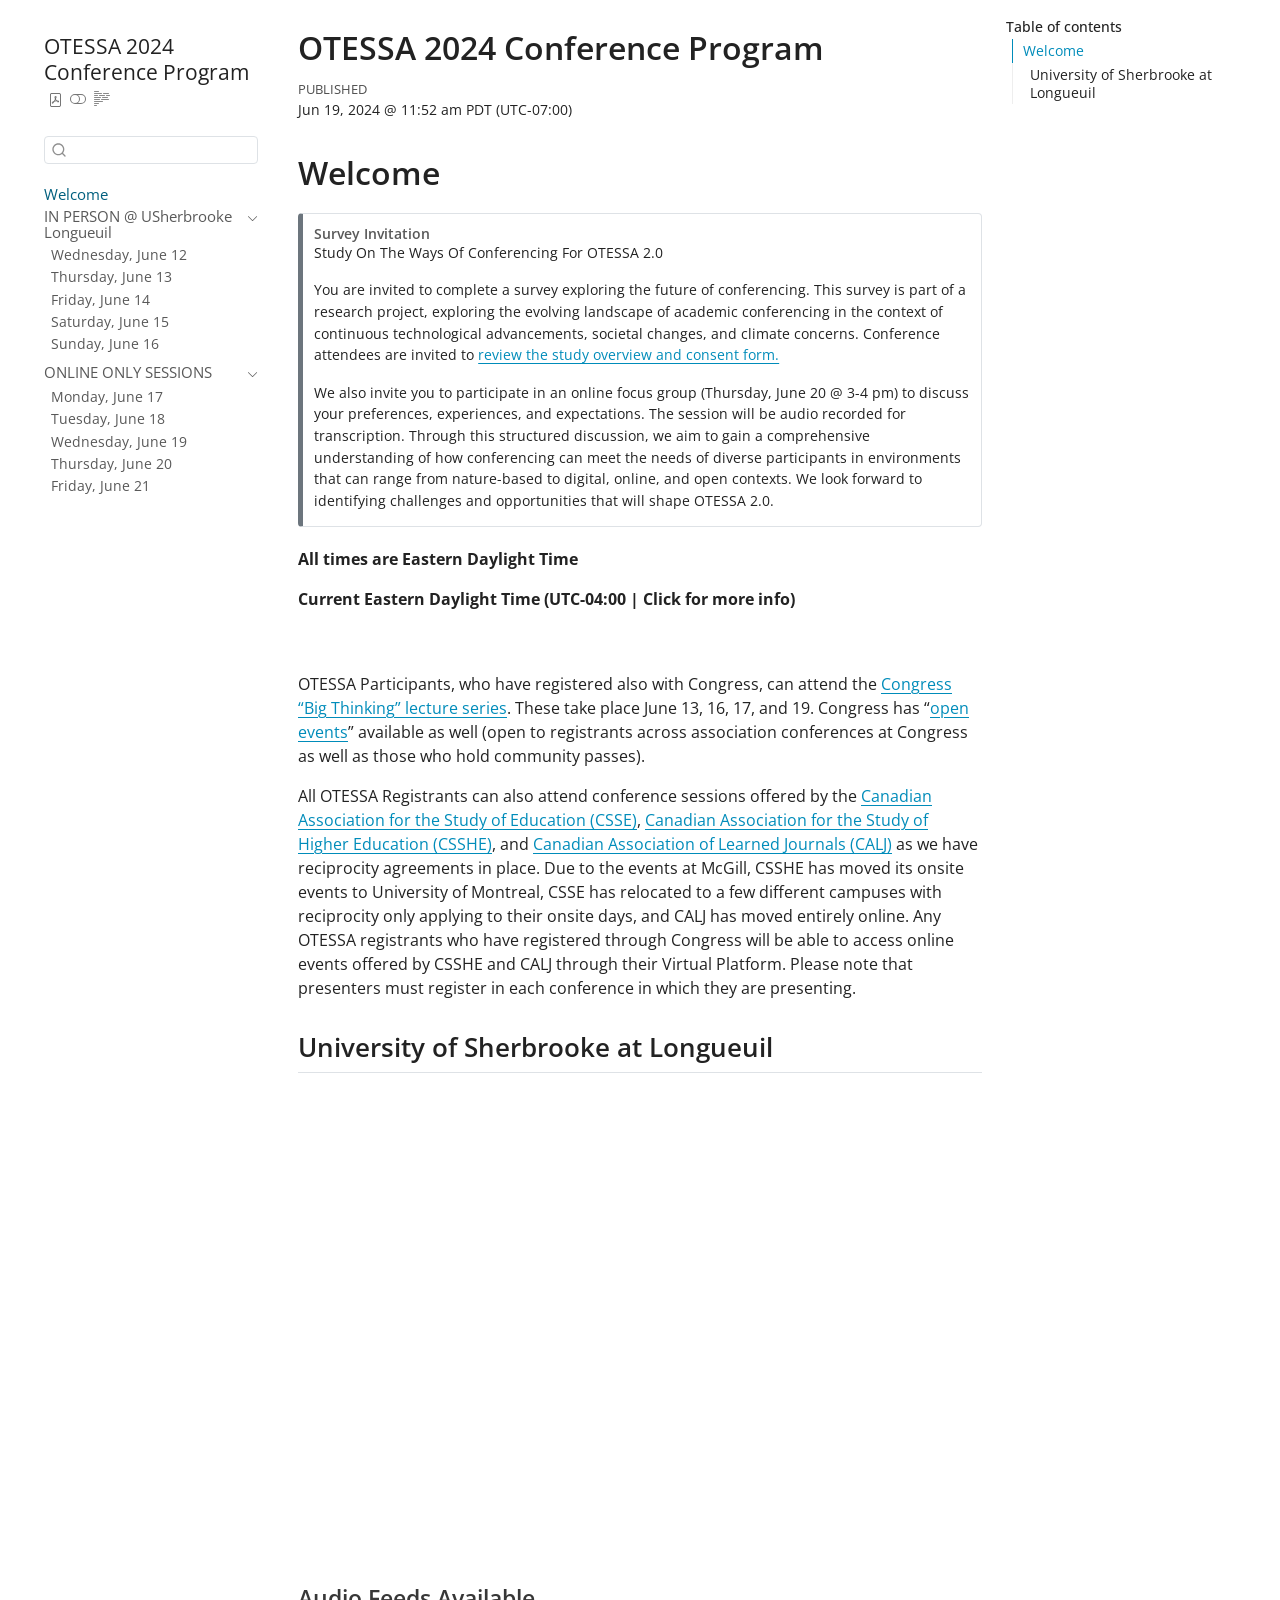
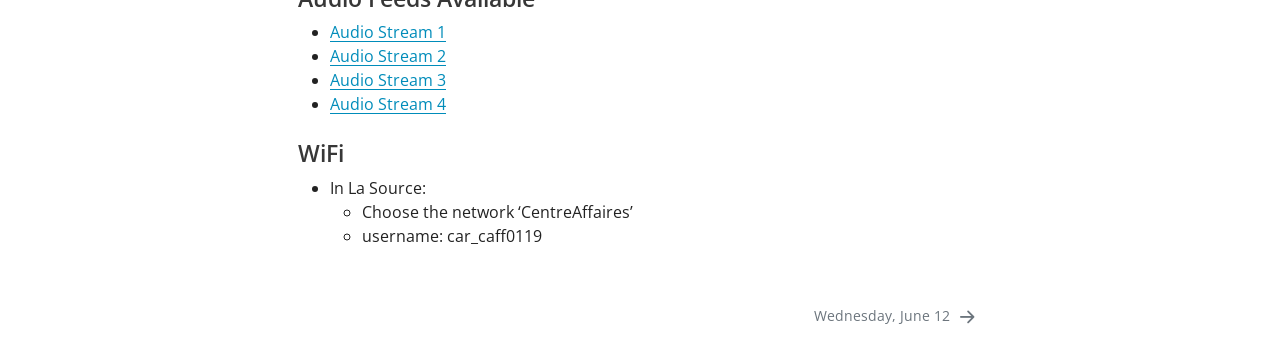
==== docs/index.html @ 060d6e99 "add miller and madland to 19.3" ====
<!DOCTYPE html>
<html xmlns="http://www.w3.org/1999/xhtml" lang="en" xml:lang="en"><head>

<meta charset="utf-8">
<meta name="generator" content="quarto-1.4.545">

<meta name="viewport" content="width=device-width, initial-scale=1.0, user-scalable=yes">


<title>OTESSA 2024 Conference Program</title>
<style>
code{white-space: pre-wrap;}
span.smallcaps{font-variant: small-caps;}
div.columns{display: flex; gap: min(4vw, 1.5em);}
div.column{flex: auto; overflow-x: auto;}
div.hanging-indent{margin-left: 1.5em; text-indent: -1.5em;}
ul.task-list{list-style: none;}
ul.task-list li input[type="checkbox"] {
  width: 0.8em;
  margin: 0 0.8em 0.2em -1em; /* quarto-specific, see https://github.com/quarto-dev/quarto-cli/issues/4556 */ 
  vertical-align: middle;
}
</style>


<script src="site_libs/quarto-nav/quarto-nav.js"></script>
<script src="site_libs/quarto-nav/headroom.min.js"></script>
<script src="site_libs/clipboard/clipboard.min.js"></script>
<script src="site_libs/quarto-search/autocomplete.umd.js"></script>
<script src="site_libs/quarto-search/fuse.min.js"></script>
<script src="site_libs/quarto-search/quarto-search.js"></script>
<meta name="quarto:offset" content="./">
<link href="./jun12.html" rel="next">
<script src="site_libs/quarto-html/quarto.js"></script>
<script src="site_libs/quarto-html/popper.min.js"></script>
<script src="site_libs/quarto-html/tippy.umd.min.js"></script>
<script src="site_libs/quarto-html/anchor.min.js"></script>
<link href="site_libs/quarto-html/tippy.css" rel="stylesheet">
<link href="site_libs/quarto-html/quarto-syntax-highlighting.css" rel="stylesheet" class="quarto-color-scheme" id="quarto-text-highlighting-styles">
<link href="site_libs/quarto-html/quarto-syntax-highlighting-dark.css" rel="prefetch" class="quarto-color-scheme quarto-color-alternate" id="quarto-text-highlighting-styles">
<script src="site_libs/bootstrap/bootstrap.min.js"></script>
<link href="site_libs/bootstrap/bootstrap-icons.css" rel="stylesheet">
<link href="site_libs/bootstrap/bootstrap.min.css" rel="stylesheet" class="quarto-color-scheme" id="quarto-bootstrap" data-mode="light">
<link href="site_libs/bootstrap/bootstrap-dark.min.css" rel="prefetch" class="quarto-color-scheme quarto-color-alternate" id="quarto-bootstrap" data-mode="dark">
<script id="quarto-search-options" type="application/json">{
  "location": "sidebar",
  "copy-button": false,
  "collapse-after": 3,
  "panel-placement": "start",
  "type": "textbox",
  "limit": 50,
  "keyboard-shortcut": [
    "f",
    "/",
    "s"
  ],
  "show-item-context": false,
  "language": {
    "search-no-results-text": "No results",
    "search-matching-documents-text": "matching documents",
    "search-copy-link-title": "Copy link to search",
    "search-hide-matches-text": "Hide additional matches",
    "search-more-match-text": "more match in this document",
    "search-more-matches-text": "more matches in this document",
    "search-clear-button-title": "Clear",
    "search-text-placeholder": "",
    "search-detached-cancel-button-title": "Cancel",
    "search-submit-button-title": "Submit",
    "search-label": "Search"
  }
}</script>


</head>

<body class="nav-sidebar floating">

<div id="quarto-search-results"></div>
  <header id="quarto-header" class="headroom fixed-top">
  <nav class="quarto-secondary-nav">
    <div class="container-fluid d-flex">
      <button type="button" class="quarto-btn-toggle btn" data-bs-toggle="collapse" data-bs-target=".quarto-sidebar-collapse-item" aria-controls="quarto-sidebar" aria-expanded="false" aria-label="Toggle sidebar navigation" onclick="if (window.quartoToggleHeadroom) { window.quartoToggleHeadroom(); }">
        <i class="bi bi-layout-text-sidebar-reverse"></i>
      </button>
        <nav class="quarto-page-breadcrumbs" aria-label="breadcrumb"><ol class="breadcrumb"><li class="breadcrumb-item"><a href="./index.html">Welcome</a></li></ol></nav>
        <a class="flex-grow-1" role="button" data-bs-toggle="collapse" data-bs-target=".quarto-sidebar-collapse-item" aria-controls="quarto-sidebar" aria-expanded="false" aria-label="Toggle sidebar navigation" onclick="if (window.quartoToggleHeadroom) { window.quartoToggleHeadroom(); }">      
        </a>
      <button type="button" class="btn quarto-search-button" aria-label="" onclick="window.quartoOpenSearch();">
        <i class="bi bi-search"></i>
      </button>
    </div>
  </nav>
</header>
<!-- content -->
<div id="quarto-content" class="quarto-container page-columns page-rows-contents page-layout-article">
<!-- sidebar -->
  <nav id="quarto-sidebar" class="sidebar collapse collapse-horizontal quarto-sidebar-collapse-item sidebar-navigation floating overflow-auto">
    <div class="pt-lg-2 mt-2 text-left sidebar-header">
    <div class="sidebar-title mb-0 py-0">
      <a href="./">OTESSA 2024 Conference Program</a> 
        <div class="sidebar-tools-main tools-wide">
    <a href="./OTESSA-2024-Conference-Program.pdf" title="Download PDF" class="quarto-navigation-tool px-1" aria-label="Download PDF"><i class="bi bi-file-pdf"></i></a>
  <a href="" class="quarto-color-scheme-toggle quarto-navigation-tool  px-1" onclick="window.quartoToggleColorScheme(); return false;" title="Toggle dark mode"><i class="bi"></i></a>
  <a href="" class="quarto-reader-toggle quarto-navigation-tool px-1" onclick="window.quartoToggleReader(); return false;" title="Toggle reader mode">
  <div class="quarto-reader-toggle-btn">
  <i class="bi"></i>
  </div>
</a>
</div>
    </div>
      </div>
        <div class="mt-2 flex-shrink-0 align-items-center">
        <div class="sidebar-search">
        <div id="quarto-search" class="" title="Search"></div>
        </div>
        </div>
    <div class="sidebar-menu-container"> 
    <ul class="list-unstyled mt-1">
        <li class="sidebar-item">
  <div class="sidebar-item-container"> 
  <a href="./index.html" class="sidebar-item-text sidebar-link active">
 <span class="menu-text">Welcome</span></a>
  </div>
</li>
        <li class="sidebar-item sidebar-item-section">
      <div class="sidebar-item-container"> 
            <a class="sidebar-item-text sidebar-link text-start" data-bs-toggle="collapse" data-bs-target="#quarto-sidebar-section-1" aria-expanded="true">
 <span class="menu-text">IN PERSON @ USherbrooke Longueuil</span></a>
          <a class="sidebar-item-toggle text-start" data-bs-toggle="collapse" data-bs-target="#quarto-sidebar-section-1" aria-expanded="true" aria-label="Toggle section">
            <i class="bi bi-chevron-right ms-2"></i>
          </a> 
      </div>
      <ul id="quarto-sidebar-section-1" class="collapse list-unstyled sidebar-section depth1 show">  
          <li class="sidebar-item">
  <div class="sidebar-item-container"> 
  <a href="./jun12.html" class="sidebar-item-text sidebar-link">
 <span class="menu-text">Wednesday, June 12</span></a>
  </div>
</li>
          <li class="sidebar-item">
  <div class="sidebar-item-container"> 
  <a href="./jun13.html" class="sidebar-item-text sidebar-link">
 <span class="menu-text">Thursday, June 13</span></a>
  </div>
</li>
          <li class="sidebar-item">
  <div class="sidebar-item-container"> 
  <a href="./jun14.html" class="sidebar-item-text sidebar-link">
 <span class="menu-text">Friday, June 14</span></a>
  </div>
</li>
          <li class="sidebar-item">
  <div class="sidebar-item-container"> 
  <a href="./jun15.html" class="sidebar-item-text sidebar-link">
 <span class="menu-text">Saturday, June 15</span></a>
  </div>
</li>
          <li class="sidebar-item">
  <div class="sidebar-item-container"> 
  <a href="./jun16.html" class="sidebar-item-text sidebar-link">
 <span class="menu-text">Sunday, June 16</span></a>
  </div>
</li>
      </ul>
  </li>
        <li class="sidebar-item sidebar-item-section">
      <div class="sidebar-item-container"> 
            <a class="sidebar-item-text sidebar-link text-start" data-bs-toggle="collapse" data-bs-target="#quarto-sidebar-section-2" aria-expanded="true">
 <span class="menu-text">ONLINE ONLY SESSIONS</span></a>
          <a class="sidebar-item-toggle text-start" data-bs-toggle="collapse" data-bs-target="#quarto-sidebar-section-2" aria-expanded="true" aria-label="Toggle section">
            <i class="bi bi-chevron-right ms-2"></i>
          </a> 
      </div>
      <ul id="quarto-sidebar-section-2" class="collapse list-unstyled sidebar-section depth1 show">  
          <li class="sidebar-item">
  <div class="sidebar-item-container"> 
  <a href="./jun17.html" class="sidebar-item-text sidebar-link">
 <span class="menu-text">Monday, June 17</span></a>
  </div>
</li>
          <li class="sidebar-item">
  <div class="sidebar-item-container"> 
  <a href="./jun18.html" class="sidebar-item-text sidebar-link">
 <span class="menu-text">Tuesday, June 18</span></a>
  </div>
</li>
          <li class="sidebar-item">
  <div class="sidebar-item-container"> 
  <a href="./jun19.html" class="sidebar-item-text sidebar-link">
 <span class="menu-text">Wednesday, June 19</span></a>
  </div>
</li>
          <li class="sidebar-item">
  <div class="sidebar-item-container"> 
  <a href="./jun20.html" class="sidebar-item-text sidebar-link">
 <span class="menu-text">Thursday, June 20</span></a>
  </div>
</li>
          <li class="sidebar-item">
  <div class="sidebar-item-container"> 
  <a href="./jun21.html" class="sidebar-item-text sidebar-link">
 <span class="menu-text">Friday, June 21</span></a>
  </div>
</li>
      </ul>
  </li>
    </ul>
    </div>
</nav>
<div id="quarto-sidebar-glass" class="quarto-sidebar-collapse-item" data-bs-toggle="collapse" data-bs-target=".quarto-sidebar-collapse-item"></div>
<!-- margin-sidebar -->
    <div id="quarto-margin-sidebar" class="sidebar margin-sidebar">
        <nav id="TOC" role="doc-toc" class="toc-active">
    <h2 id="toc-title">Table of contents</h2>
   
  <ul>
  <li><a href="#welcome" id="toc-welcome" class="nav-link active" data-scroll-target="#welcome">Welcome</a>
  <ul>
  <li><a href="#university-of-sherbrooke-at-longueuil" id="toc-university-of-sherbrooke-at-longueuil" class="nav-link" data-scroll-target="#university-of-sherbrooke-at-longueuil">University of Sherbrooke at Longueuil</a>
  <ul class="collapse">
  <li><a href="#audio-feeds-available" id="toc-audio-feeds-available" class="nav-link" data-scroll-target="#audio-feeds-available">Audio Feeds Available</a></li>
  <li><a href="#wifi" id="toc-wifi" class="nav-link" data-scroll-target="#wifi">WiFi</a></li>
  </ul></li>
  </ul></li>
  </ul>
</nav>
    </div>
<!-- main -->
<main class="content" id="quarto-document-content">

<header id="title-block-header" class="quarto-title-block default">
<div class="quarto-title">
<h1 class="title">OTESSA 2024 Conference Program</h1>
</div>



<div class="quarto-title-meta">

    
    <div>
    <div class="quarto-title-meta-heading">Published</div>
    <div class="quarto-title-meta-contents">
      <p class="date">Jun 19, 2024 @ 11:52 am PDT (UTC-07:00)</p>
    </div>
  </div>
  
    
  </div>
  


</header>


<section id="welcome" class="level1 unnumbered">
<h1 class="unnumbered">Welcome</h1>
<!--
![OTESSA Logo](OTESSA-conf.png)
-->
<div class="callout callout-style-simple callout-none no-icon callout-titled">
<div class="callout-header d-flex align-content-center">
<div class="callout-icon-container">
<i class="callout-icon no-icon"></i>
</div>
<div class="callout-title-container flex-fill">
Survey Invitation
</div>
</div>
<div class="callout-body-container callout-body">
<p>Study On The Ways Of Conferencing For OTESSA 2.0</p>
<p>You are invited to complete a survey exploring the future of conferencing. This survey is part of a research project, exploring the evolving landscape of academic conferencing in the context of continuous technological advancements, societal changes, and climate concerns. Conference attendees are invited to <a href="https://ca.research.net/r/OTESSAsurvey">review the study overview and consent form.</a></p>
<p>We also invite you to participate in an online focus group (Thursday, June 20 @ 3-4 pm) to discuss your preferences, experiences, and expectations. The session will be audio recorded for transcription. Through this structured discussion, we aim to gain a comprehensive understanding of how conferencing can meet the needs of diverse participants in environments that can range from nature-based to digital, online, and open contexts. We look forward to identifying challenges and opportunities that will shape OTESSA 2.0.</p>
</div>
</div>
<p><strong>All times are Eastern Daylight Time</strong></p>
<p><strong>Current Eastern Daylight Time (UTC-04:00 | Click for more info)</strong></p>
<iframe src="https://free.timeanddate.com/clock/i98z8zgl/n165/fs18/tcccc/ftbi/tt0/tw1/tm1/ta1" frameborder="0" width="347" height="23">
</iframe>
<!--
::: {.callout-important}
[Check the OTESSA conference website for abstracts](https://otessa.org/2024) and any changes to this program. 

Information about any changes to the program will also be available via the OTESSA Welcome Desk on the conference platform once the conference opens.

:::
-->
<p>OTESSA Participants, who have registered also with Congress, can attend the <a href="https://www.federationhss.ca/en/congress/programming" target="_blank">Congress “Big Thinking” lecture series</a>. These take place June 13, 16, 17, and 19. Congress has “<a href="https://www.federationhss.ca/en/congress/events-calendar" target="_blank">open events</a>” available as well (open to registrants across association conferences at Congress as well as those who hold community passes).</p>
<p>All OTESSA Registrants can also attend conference sessions offered by the <a href="https://csse-scee.ca/" target="_blank">Canadian Association for the Study of Education (CSSE)</a>, <a href="https://csshe-scees.ca/" target="_blank">Canadian Association for the Study of Higher Education (CSSHE)</a>, and <a href="https://www.calj-acrs.ca/" target="_blank">Canadian Association of Learned Journals (CALJ)</a> as we have reciprocity agreements in place. Due to the events at McGill, CSSHE has moved its onsite events to University of Montreal, CSSE has relocated to a few different campuses with reciprocity only applying to their onsite days, and CALJ has moved entirely online. Any OTESSA registrants who have registered through Congress will be able to access online events offered by CSSHE and CALJ through their Virtual Platform. Please note that presenters must register in each conference in which they are presenting.</p>
<section id="university-of-sherbrooke-at-longueuil" class="level2">
<h2 class="anchored" data-anchor-id="university-of-sherbrooke-at-longueuil">University of Sherbrooke at Longueuil</h2>
<iframe src="https://www.google.com/maps/embed?pb=!1m18!1m12!1m3!1d89464.62417155906!2d-73.6583459790891!3d45.51471838874047!2m3!1f0!2f0!3f0!3m2!1i1024!2i768!4f13.1!3m3!1m2!1s0x4cc91b136c172609%3A0xc576f9c61ec8d407!2sUniversit%C3%A9%20de%20Sherbrooke%20%E2%80%93%20Campus%20de%20Longueuil!5e0!3m2!1sen!2sca!4v1717734535598!5m2!1sen!2sca" width="600" height="450" style="border:0;" allowfullscreen="" loading="lazy" referrerpolicy="no-referrer-when-downgrade">
</iframe>
<section id="audio-feeds-available" class="level3">
<h3 class="anchored" data-anchor-id="audio-feeds-available">Audio Feeds Available</h3>
<ul>
<li><a href="https://radio.uvic.ca/public/otessa">Audio Stream 1</a></li>
<li><a href="https://radio.uvic.ca/public/otessa_2">Audio Stream 2</a></li>
<li><a href="https://radio.uvic.ca/public/otessa_3">Audio Stream 3</a></li>
<li><a href="https://radio.uvic.ca/public/otessa_4">Audio Stream 4</a></li>
</ul>
</section>
<section id="wifi" class="level3">
<h3 class="anchored" data-anchor-id="wifi">WiFi</h3>
<ul>
<li>In La Source:
<ul>
<li>Choose the network ‘CentreAffaires’</li>
<li>username: car_caff0119</li>
</ul></li>
</ul>


</section>
</section>
</section>

</main> <!-- /main -->
<script id="quarto-html-after-body" type="application/javascript">
window.document.addEventListener("DOMContentLoaded", function (event) {
  const toggleBodyColorMode = (bsSheetEl) => {
    const mode = bsSheetEl.getAttribute("data-mode");
    const bodyEl = window.document.querySelector("body");
    if (mode === "dark") {
      bodyEl.classList.add("quarto-dark");
      bodyEl.classList.remove("quarto-light");
    } else {
      bodyEl.classList.add("quarto-light");
      bodyEl.classList.remove("quarto-dark");
    }
  }
  const toggleBodyColorPrimary = () => {
    const bsSheetEl = window.document.querySelector("link#quarto-bootstrap");
    if (bsSheetEl) {
      toggleBodyColorMode(bsSheetEl);
    }
  }
  toggleBodyColorPrimary();  
  const disableStylesheet = (stylesheets) => {
    for (let i=0; i < stylesheets.length; i++) {
      const stylesheet = stylesheets[i];
      stylesheet.rel = 'prefetch';
    }
  }
  const enableStylesheet = (stylesheets) => {
    for (let i=0; i < stylesheets.length; i++) {
      const stylesheet = stylesheets[i];
      stylesheet.rel = 'stylesheet';
    }
  }
  const manageTransitions = (selector, allowTransitions) => {
    const els = window.document.querySelectorAll(selector);
    for (let i=0; i < els.length; i++) {
      const el = els[i];
      if (allowTransitions) {
        el.classList.remove('notransition');
      } else {
        el.classList.add('notransition');
      }
    }
  }
  const toggleGiscusIfUsed = (isAlternate, darkModeDefault) => {
    const baseTheme = document.querySelector('#giscus-base-theme')?.value ?? 'light';
    const alternateTheme = document.querySelector('#giscus-alt-theme')?.value ?? 'dark';
    let newTheme = '';
    if(darkModeDefault) {
      newTheme = isAlternate ? baseTheme : alternateTheme;
    } else {
      newTheme = isAlternate ? alternateTheme : baseTheme;
    }
    const changeGiscusTheme = () => {
      // From: https://github.com/giscus/giscus/issues/336
      const sendMessage = (message) => {
        const iframe = document.querySelector('iframe.giscus-frame');
        if (!iframe) return;
        iframe.contentWindow.postMessage({ giscus: message }, 'https://giscus.app');
      }
      sendMessage({
        setConfig: {
          theme: newTheme
        }
      });
    }
    const isGiscussLoaded = window.document.querySelector('iframe.giscus-frame') !== null;
    if (isGiscussLoaded) {
      changeGiscusTheme();
    }
  }
  const toggleColorMode = (alternate) => {
    // Switch the stylesheets
    const alternateStylesheets = window.document.querySelectorAll('link.quarto-color-scheme.quarto-color-alternate');
    manageTransitions('#quarto-margin-sidebar .nav-link', false);
    if (alternate) {
      enableStylesheet(alternateStylesheets);
      for (const sheetNode of alternateStylesheets) {
        if (sheetNode.id === "quarto-bootstrap") {
          toggleBodyColorMode(sheetNode);
        }
      }
    } else {
      disableStylesheet(alternateStylesheets);
      toggleBodyColorPrimary();
    }
    manageTransitions('#quarto-margin-sidebar .nav-link', true);
    // Switch the toggles
    const toggles = window.document.querySelectorAll('.quarto-color-scheme-toggle');
    for (let i=0; i < toggles.length; i++) {
      const toggle = toggles[i];
      if (toggle) {
        if (alternate) {
          toggle.classList.add("alternate");     
        } else {
          toggle.classList.remove("alternate");
        }
      }
    }
    // Hack to workaround the fact that safari doesn't
    // properly recolor the scrollbar when toggling (#1455)
    if (navigator.userAgent.indexOf('Safari') > 0 && navigator.userAgent.indexOf('Chrome') == -1) {
      manageTransitions("body", false);
      window.scrollTo(0, 1);
      setTimeout(() => {
        window.scrollTo(0, 0);
        manageTransitions("body", true);
      }, 40);  
    }
  }
  const isFileUrl = () => { 
    return window.location.protocol === 'file:';
  }
  const hasAlternateSentinel = () => {  
    let styleSentinel = getColorSchemeSentinel();
    if (styleSentinel !== null) {
      return styleSentinel === "alternate";
    } else {
      return false;
    }
  }
  const setStyleSentinel = (alternate) => {
    const value = alternate ? "alternate" : "default";
    if (!isFileUrl()) {
      window.localStorage.setItem("quarto-color-scheme", value);
    } else {
      localAlternateSentinel = value;
    }
  }
  const getColorSchemeSentinel = () => {
    if (!isFileUrl()) {
      const storageValue = window.localStorage.getItem("quarto-color-scheme");
      return storageValue != null ? storageValue : localAlternateSentinel;
    } else {
      return localAlternateSentinel;
    }
  }
  const darkModeDefault = false;
  let localAlternateSentinel = darkModeDefault ? 'alternate' : 'default';
  // Dark / light mode switch
  window.quartoToggleColorScheme = () => {
    // Read the current dark / light value 
    let toAlternate = !hasAlternateSentinel();
    toggleColorMode(toAlternate);
    setStyleSentinel(toAlternate);
    toggleGiscusIfUsed(toAlternate, darkModeDefault);
  };
  // Ensure there is a toggle, if there isn't float one in the top right
  if (window.document.querySelector('.quarto-color-scheme-toggle') === null) {
    const a = window.document.createElement('a');
    a.classList.add('top-right');
    a.classList.add('quarto-color-scheme-toggle');
    a.href = "";
    a.onclick = function() { try { window.quartoToggleColorScheme(); } catch {} return false; };
    const i = window.document.createElement("i");
    i.classList.add('bi');
    a.appendChild(i);
    window.document.body.appendChild(a);
  }
  // Switch to dark mode if need be
  if (hasAlternateSentinel()) {
    toggleColorMode(true);
  } else {
    toggleColorMode(false);
  }
  const icon = "";
  const anchorJS = new window.AnchorJS();
  anchorJS.options = {
    placement: 'right',
    icon: icon
  };
  anchorJS.add('.anchored');
  const isCodeAnnotation = (el) => {
    for (const clz of el.classList) {
      if (clz.startsWith('code-annotation-')) {                     
        return true;
      }
    }
    return false;
  }
  const clipboard = new window.ClipboardJS('.code-copy-button', {
    text: function(trigger) {
      const codeEl = trigger.previousElementSibling.cloneNode(true);
      for (const childEl of codeEl.children) {
        if (isCodeAnnotation(childEl)) {
          childEl.remove();
        }
      }
      return codeEl.innerText;
    }
  });
  clipboard.on('success', function(e) {
    // button target
    const button = e.trigger;
    // don't keep focus
    button.blur();
    // flash "checked"
    button.classList.add('code-copy-button-checked');
    var currentTitle = button.getAttribute("title");
    button.setAttribute("title", "Copied!");
    let tooltip;
    if (window.bootstrap) {
      button.setAttribute("data-bs-toggle", "tooltip");
      button.setAttribute("data-bs-placement", "left");
      button.setAttribute("data-bs-title", "Copied!");
      tooltip = new bootstrap.Tooltip(button, 
        { trigger: "manual", 
          customClass: "code-copy-button-tooltip",
          offset: [0, -8]});
      tooltip.show();    
    }
    setTimeout(function() {
      if (tooltip) {
        tooltip.hide();
        button.removeAttribute("data-bs-title");
        button.removeAttribute("data-bs-toggle");
        button.removeAttribute("data-bs-placement");
      }
      button.setAttribute("title", currentTitle);
      button.classList.remove('code-copy-button-checked');
    }, 1000);
    // clear code selection
    e.clearSelection();
  });
  function tippyHover(el, contentFn, onTriggerFn, onUntriggerFn) {
    const config = {
      allowHTML: true,
      maxWidth: 500,
      delay: 100,
      arrow: false,
      appendTo: function(el) {
          return el.parentElement;
      },
      interactive: true,
      interactiveBorder: 10,
      theme: 'quarto',
      placement: 'bottom-start',
    };
    if (contentFn) {
      config.content = contentFn;
    }
    if (onTriggerFn) {
      config.onTrigger = onTriggerFn;
    }
    if (onUntriggerFn) {
      config.onUntrigger = onUntriggerFn;
    }
    window.tippy(el, config); 
  }
  const noterefs = window.document.querySelectorAll('a[role="doc-noteref"]');
  for (var i=0; i<noterefs.length; i++) {
    const ref = noterefs[i];
    tippyHover(ref, function() {
      // use id or data attribute instead here
      let href = ref.getAttribute('data-footnote-href') || ref.getAttribute('href');
      try { href = new URL(href).hash; } catch {}
      const id = href.replace(/^#\/?/, "");
      const note = window.document.getElementById(id);
      return note.innerHTML;
    });
  }
  const xrefs = window.document.querySelectorAll('a.quarto-xref');
  const processXRef = (id, note) => {
    // Strip column container classes
    const stripColumnClz = (el) => {
      el.classList.remove("page-full", "page-columns");
      if (el.children) {
        for (const child of el.children) {
          stripColumnClz(child);
        }
      }
    }
    stripColumnClz(note)
    if (id === null || id.startsWith('sec-')) {
      // Special case sections, only their first couple elements
      const container = document.createElement("div");
      if (note.children && note.children.length > 2) {
        container.appendChild(note.children[0].cloneNode(true));
        for (let i = 1; i < note.children.length; i++) {
          const child = note.children[i];
          if (child.tagName === "P" && child.innerText === "") {
            continue;
          } else {
            container.appendChild(child.cloneNode(true));
            break;
          }
        }
        if (window.Quarto?.typesetMath) {
          window.Quarto.typesetMath(container);
        }
        return container.innerHTML
      } else {
        if (window.Quarto?.typesetMath) {
          window.Quarto.typesetMath(note);
        }
        return note.innerHTML;
      }
    } else {
      // Remove any anchor links if they are present
      const anchorLink = note.querySelector('a.anchorjs-link');
      if (anchorLink) {
        anchorLink.remove();
      }
      if (window.Quarto?.typesetMath) {
        window.Quarto.typesetMath(note);
      }
      // TODO in 1.5, we should make sure this works without a callout special case
      if (note.classList.contains("callout")) {
        return note.outerHTML;
      } else {
        return note.innerHTML;
      }
    }
  }
  for (var i=0; i<xrefs.length; i++) {
    const xref = xrefs[i];
    tippyHover(xref, undefined, function(instance) {
      instance.disable();
      let url = xref.getAttribute('href');
      let hash = undefined; 
      if (url.startsWith('#')) {
        hash = url;
      } else {
        try { hash = new URL(url).hash; } catch {}
      }
      if (hash) {
        const id = hash.replace(/^#\/?/, "");
        const note = window.document.getElementById(id);
        if (note !== null) {
          try {
            const html = processXRef(id, note.cloneNode(true));
            instance.setContent(html);
          } finally {
            instance.enable();
            instance.show();
          }
        } else {
          // See if we can fetch this
          fetch(url.split('#')[0])
          .then(res => res.text())
          .then(html => {
            const parser = new DOMParser();
            const htmlDoc = parser.parseFromString(html, "text/html");
            const note = htmlDoc.getElementById(id);
            if (note !== null) {
              const html = processXRef(id, note);
              instance.setContent(html);
            } 
          }).finally(() => {
            instance.enable();
            instance.show();
          });
        }
      } else {
        // See if we can fetch a full url (with no hash to target)
        // This is a special case and we should probably do some content thinning / targeting
        fetch(url)
        .then(res => res.text())
        .then(html => {
          const parser = new DOMParser();
          const htmlDoc = parser.parseFromString(html, "text/html");
          const note = htmlDoc.querySelector('main.content');
          if (note !== null) {
            // This should only happen for chapter cross references
            // (since there is no id in the URL)
            // remove the first header
            if (note.children.length > 0 && note.children[0].tagName === "HEADER") {
              note.children[0].remove();
            }
            const html = processXRef(null, note);
            instance.setContent(html);
          } 
        }).finally(() => {
          instance.enable();
          instance.show();
        });
      }
    }, function(instance) {
    });
  }
      let selectedAnnoteEl;
      const selectorForAnnotation = ( cell, annotation) => {
        let cellAttr = 'data-code-cell="' + cell + '"';
        let lineAttr = 'data-code-annotation="' +  annotation + '"';
        const selector = 'span[' + cellAttr + '][' + lineAttr + ']';
        return selector;
      }
      const selectCodeLines = (annoteEl) => {
        const doc = window.document;
        const targetCell = annoteEl.getAttribute("data-target-cell");
        const targetAnnotation = annoteEl.getAttribute("data-target-annotation");
        const annoteSpan = window.document.querySelector(selectorForAnnotation(targetCell, targetAnnotation));
        const lines = annoteSpan.getAttribute("data-code-lines").split(",");
        const lineIds = lines.map((line) => {
          return targetCell + "-" + line;
        })
        let top = null;
        let height = null;
        let parent = null;
        if (lineIds.length > 0) {
            //compute the position of the single el (top and bottom and make a div)
            const el = window.document.getElementById(lineIds[0]);
            top = el.offsetTop;
            height = el.offsetHeight;
            parent = el.parentElement.parentElement;
          if (lineIds.length > 1) {
            const lastEl = window.document.getElementById(lineIds[lineIds.length - 1]);
            const bottom = lastEl.offsetTop + lastEl.offsetHeight;
            height = bottom - top;
          }
          if (top !== null && height !== null && parent !== null) {
            // cook up a div (if necessary) and position it 
            let div = window.document.getElementById("code-annotation-line-highlight");
            if (div === null) {
              div = window.document.createElement("div");
              div.setAttribute("id", "code-annotation-line-highlight");
              div.style.position = 'absolute';
              parent.appendChild(div);
            }
            div.style.top = top - 2 + "px";
            div.style.height = height + 4 + "px";
            div.style.left = 0;
            let gutterDiv = window.document.getElementById("code-annotation-line-highlight-gutter");
            if (gutterDiv === null) {
              gutterDiv = window.document.createElement("div");
              gutterDiv.setAttribute("id", "code-annotation-line-highlight-gutter");
              gutterDiv.style.position = 'absolute';
              const codeCell = window.document.getElementById(targetCell);
              const gutter = codeCell.querySelector('.code-annotation-gutter');
              gutter.appendChild(gutterDiv);
            }
            gutterDiv.style.top = top - 2 + "px";
            gutterDiv.style.height = height + 4 + "px";
          }
          selectedAnnoteEl = annoteEl;
        }
      };
      const unselectCodeLines = () => {
        const elementsIds = ["code-annotation-line-highlight", "code-annotation-line-highlight-gutter"];
        elementsIds.forEach((elId) => {
          const div = window.document.getElementById(elId);
          if (div) {
            div.remove();
          }
        });
        selectedAnnoteEl = undefined;
      };
        // Handle positioning of the toggle
    window.addEventListener(
      "resize",
      throttle(() => {
        elRect = undefined;
        if (selectedAnnoteEl) {
          selectCodeLines(selectedAnnoteEl);
        }
      }, 10)
    );
    function throttle(fn, ms) {
    let throttle = false;
    let timer;
      return (...args) => {
        if(!throttle) { // first call gets through
            fn.apply(this, args);
            throttle = true;
        } else { // all the others get throttled
            if(timer) clearTimeout(timer); // cancel #2
            timer = setTimeout(() => {
              fn.apply(this, args);
              timer = throttle = false;
            }, ms);
        }
      };
    }
      // Attach click handler to the DT
      const annoteDls = window.document.querySelectorAll('dt[data-target-cell]');
      for (const annoteDlNode of annoteDls) {
        annoteDlNode.addEventListener('click', (event) => {
          const clickedEl = event.target;
          if (clickedEl !== selectedAnnoteEl) {
            unselectCodeLines();
            const activeEl = window.document.querySelector('dt[data-target-cell].code-annotation-active');
            if (activeEl) {
              activeEl.classList.remove('code-annotation-active');
            }
            selectCodeLines(clickedEl);
            clickedEl.classList.add('code-annotation-active');
          } else {
            // Unselect the line
            unselectCodeLines();
            clickedEl.classList.remove('code-annotation-active');
          }
        });
      }
  const findCites = (el) => {
    const parentEl = el.parentElement;
    if (parentEl) {
      const cites = parentEl.dataset.cites;
      if (cites) {
        return {
          el,
          cites: cites.split(' ')
        };
      } else {
        return findCites(el.parentElement)
      }
    } else {
      return undefined;
    }
  };
  var bibliorefs = window.document.querySelectorAll('a[role="doc-biblioref"]');
  for (var i=0; i<bibliorefs.length; i++) {
    const ref = bibliorefs[i];
    const citeInfo = findCites(ref);
    if (citeInfo) {
      tippyHover(citeInfo.el, function() {
        var popup = window.document.createElement('div');
        citeInfo.cites.forEach(function(cite) {
          var citeDiv = window.document.createElement('div');
          citeDiv.classList.add('hanging-indent');
          citeDiv.classList.add('csl-entry');
          var biblioDiv = window.document.getElementById('ref-' + cite);
          if (biblioDiv) {
            citeDiv.innerHTML = biblioDiv.innerHTML;
          }
          popup.appendChild(citeDiv);
        });
        return popup.innerHTML;
      });
    }
  }
});
</script>
<nav class="page-navigation">
  <div class="nav-page nav-page-previous">
  </div>
  <div class="nav-page nav-page-next">
      <a href="./jun12.html" class="pagination-link" aria-label="Wednesday, June 12">
        <span class="nav-page-text">Wednesday, June 12</span> <i class="bi bi-arrow-right-short"></i>
      </a>
  </div>
</nav>
</div> <!-- /content -->




</body></html>
---- docs/site_libs/quarto-html/tippy.css ----
.tippy-box[data-animation=fade][data-state=hidden]{opacity:0}[data-tippy-root]{max-width:calc(100vw - 10px)}.tippy-box{position:relative;background-color:#333;color:#fff;border-radius:4px;font-size:14px;line-height:1.4;white-space:normal;outline:0;transition-property:transform,visibility,opacity}.tippy-box[data-placement^=top]>.tippy-arrow{bottom:0}.tippy-box[data-placement^=top]>.tippy-arrow:before{bottom:-7px;left:0;border-width:8px 8px 0;border-top-color:initial;transform-origin:center top}.tippy-box[data-placement^=bottom]>.tippy-arrow{top:0}.tippy-box[data-placement^=bottom]>.tippy-arrow:before{top:-7px;left:0;border-width:0 8px 8px;border-bottom-color:initial;transform-origin:center bottom}.tippy-box[data-placement^=left]>.tippy-arrow{right:0}.tippy-box[data-placement^=left]>.tippy-arrow:before{border-width:8px 0 8px 8px;border-left-color:initial;right:-7px;transform-origin:center left}.tippy-box[data-placement^=right]>.tippy-arrow{left:0}.tippy-box[data-placement^=right]>.tippy-arrow:before{left:-7px;border-width:8px 8px 8px 0;border-right-color:initial;transform-origin:center right}.tippy-box[data-inertia][data-state=visible]{transition-timing-function:cubic-bezier(.54,1.5,.38,1.11)}.tippy-arrow{width:16px;height:16px;color:#333}.tippy-arrow:before{content:"";position:absolute;border-color:transparent;border-style:solid}.tippy-content{position:relative;padding:5px 9px;z-index:1}
---- docs/site_libs/quarto-html/quarto-syntax-highlighting.css ----
/* quarto syntax highlight colors */
:root {
  --quarto-hl-ot-color: #003B4F;
  --quarto-hl-at-color: #657422;
  --quarto-hl-ss-color: #20794D;
  --quarto-hl-an-color: #5E5E5E;
  --quarto-hl-fu-color: #4758AB;
  --quarto-hl-st-color: #20794D;
  --quarto-hl-cf-color: #003B4F;
  --quarto-hl-op-color: #5E5E5E;
  --quarto-hl-er-color: #AD0000;
  --quarto-hl-bn-color: #AD0000;
  --quarto-hl-al-color: #AD0000;
  --quarto-hl-va-color: #111111;
  --quarto-hl-bu-color: inherit;
  --quarto-hl-ex-color: inherit;
  --quarto-hl-pp-color: #AD0000;
  --quarto-hl-in-color: #5E5E5E;
  --quarto-hl-vs-color: #20794D;
  --quarto-hl-wa-color: #5E5E5E;
  --quarto-hl-do-color: #5E5E5E;
  --quarto-hl-im-color: #00769E;
  --quarto-hl-ch-color: #20794D;
  --quarto-hl-dt-color: #AD0000;
  --quarto-hl-fl-color: #AD0000;
  --quarto-hl-co-color: #5E5E5E;
  --quarto-hl-cv-color: #5E5E5E;
  --quarto-hl-cn-color: #8f5902;
  --quarto-hl-sc-color: #5E5E5E;
  --quarto-hl-dv-color: #AD0000;
  --quarto-hl-kw-color: #003B4F;
}

/* other quarto variables */
:root {
  --quarto-font-monospace: SFMono-Regular, Menlo, Monaco, Consolas, "Liberation Mono", "Courier New", monospace;
}

pre > code.sourceCode > span {
  color: #003B4F;
}

code span {
  color: #003B4F;
}

code.sourceCode > span {
  color: #003B4F;
}

div.sourceCode,
div.sourceCode pre.sourceCode {
  color: #003B4F;
}

code span.ot {
  color: #003B4F;
  font-style: inherit;
}

code span.at {
  color: #657422;
  font-style: inherit;
}

code span.ss {
  color: #20794D;
  font-style: inherit;
}

code span.an {
  color: #5E5E5E;
  font-style: inherit;
}

code span.fu {
  color: #4758AB;
  font-style: inherit;
}

code span.st {
  color: #20794D;
  font-style: inherit;
}

code span.cf {
  color: #003B4F;
  font-style: inherit;
}

code span.op {
  color: #5E5E5E;
  font-style: inherit;
}

code span.er {
  color: #AD0000;
  font-style: inherit;
}

code span.bn {
  color: #AD0000;
  font-style: inherit;
}

code span.al {
  color: #AD0000;
  font-style: inherit;
}

code span.va {
  color: #111111;
  font-style: inherit;
}

code span.bu {
  font-style: inherit;
}

code span.ex {
  font-style: inherit;
}

code span.pp {
  color: #AD0000;
  font-style: inherit;
}

code span.in {
  color: #5E5E5E;
  font-style: inherit;
}

code span.vs {
  color: #20794D;
  font-style: inherit;
}

code span.wa {
  color: #5E5E5E;
  font-style: italic;
}

code span.do {
  color: #5E5E5E;
  font-style: italic;
}

code span.im {
  color: #00769E;
  font-style: inherit;
}

code span.ch {
  color: #20794D;
  font-style: inherit;
}

code span.dt {
  color: #AD0000;
  font-style: inherit;
}

code span.fl {
  color: #AD0000;
  font-style: inherit;
}

code span.co {
  color: #5E5E5E;
  font-style: inherit;
}

code span.cv {
  color: #5E5E5E;
  font-style: italic;
}

code span.cn {
  color: #8f5902;
  font-style: inherit;
}

code span.sc {
  color: #5E5E5E;
  font-style: inherit;
}

code span.dv {
  color: #AD0000;
  font-style: inherit;
}

code span.kw {
  color: #003B4F;
  font-style: inherit;
}

.prevent-inlining {
  content: "</";
}

/*# sourceMappingURL=debc5d5d77c3f9108843748ff7464032.css.map */
---- docs/site_libs/quarto-html/quarto-syntax-highlighting-dark.css ----
/* quarto syntax highlight colors */
:root {
  --quarto-hl-al-color: #f07178;
  --quarto-hl-an-color: #d4d0ab;
  --quarto-hl-at-color: #00e0e0;
  --quarto-hl-bn-color: #d4d0ab;
  --quarto-hl-bu-color: #abe338;
  --quarto-hl-ch-color: #abe338;
  --quarto-hl-co-color: #f8f8f2;
  --quarto-hl-cv-color: #ffd700;
  --quarto-hl-cn-color: #ffd700;
  --quarto-hl-cf-color: #ffa07a;
  --quarto-hl-dt-color: #ffa07a;
  --quarto-hl-dv-color: #d4d0ab;
  --quarto-hl-do-color: #f8f8f2;
  --quarto-hl-er-color: #f07178;
  --quarto-hl-ex-color: #00e0e0;
  --quarto-hl-fl-color: #d4d0ab;
  --quarto-hl-fu-color: #ffa07a;
  --quarto-hl-im-color: #abe338;
  --quarto-hl-in-color: #d4d0ab;
  --quarto-hl-kw-color: #ffa07a;
  --quarto-hl-op-color: #ffa07a;
  --quarto-hl-ot-color: #00e0e0;
  --quarto-hl-pp-color: #dcc6e0;
  --quarto-hl-re-color: #00e0e0;
  --quarto-hl-sc-color: #abe338;
  --quarto-hl-ss-color: #abe338;
  --quarto-hl-st-color: #abe338;
  --quarto-hl-va-color: #00e0e0;
  --quarto-hl-vs-color: #abe338;
  --quarto-hl-wa-color: #dcc6e0;
}

/* other quarto variables */
:root {
  --quarto-font-monospace: SFMono-Regular, Menlo, Monaco, Consolas, "Liberation Mono", "Courier New", monospace;
}

code span.al {
  background-color: #2a0f15;
  font-weight: bold;
  color: #f07178;
}

code span.an {
  color: #d4d0ab;
}

code span.at {
  color: #00e0e0;
}

code span.bn {
  color: #d4d0ab;
}

code span.bu {
  color: #abe338;
}

code span.ch {
  color: #abe338;
}

code span.co {
  font-style: italic;
  color: #f8f8f2;
}

code span.cv {
  color: #ffd700;
}

code span.cn {
  color: #ffd700;
}

code span.cf {
  font-weight: bold;
  color: #ffa07a;
}

code span.dt {
  color: #ffa07a;
}

code span.dv {
  color: #d4d0ab;
}

code span.do {
  color: #f8f8f2;
}

code span.er {
  color: #f07178;
  text-decoration: underline;
}

code span.ex {
  font-weight: bold;
  color: #00e0e0;
}

code span.fl {
  color: #d4d0ab;
}

code span.fu {
  color: #ffa07a;
}

code span.im {
  color: #abe338;
}

code span.in {
  color: #d4d0ab;
}

code span.kw {
  font-weight: bold;
  color: #ffa07a;
}

pre > code.sourceCode > span {
  color: #f8f8f2;
}

code span {
  color: #f8f8f2;
}

code.sourceCode > span {
  color: #f8f8f2;
}

div.sourceCode,
div.sourceCode pre.sourceCode {
  color: #f8f8f2;
}

code span.op {
  color: #ffa07a;
}

code span.ot {
  color: #00e0e0;
}

code span.pp {
  color: #dcc6e0;
}

code span.re {
  background-color: #f8f8f2;
  color: #00e0e0;
}

code span.sc {
  color: #abe338;
}

code span.ss {
  color: #abe338;
}

code span.st {
  color: #abe338;
}

code span.va {
  color: #00e0e0;
}

code span.vs {
  color: #abe338;
}

code span.wa {
  color: #dcc6e0;
}

.prevent-inlining {
  content: "</";
}

/*# sourceMappingURL=935a306eefa94366c21e1a970dddb765.css.map */
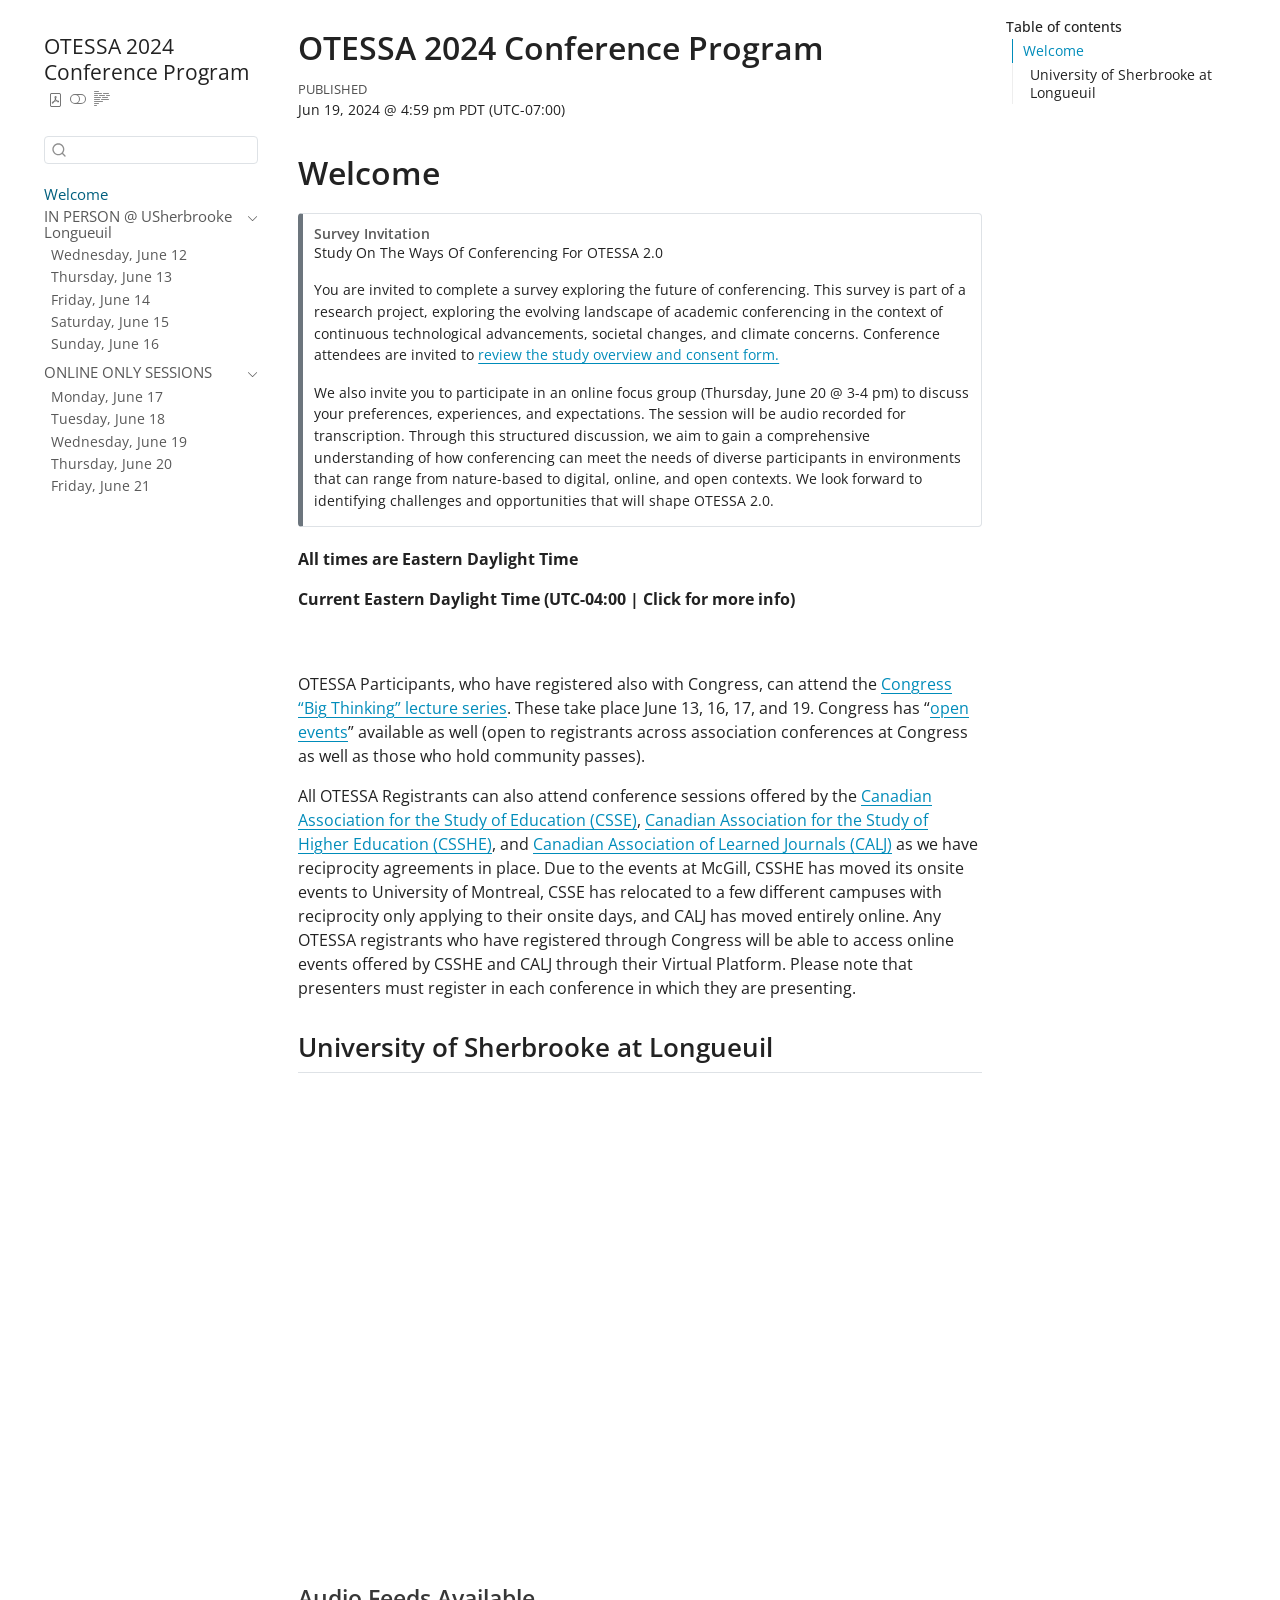
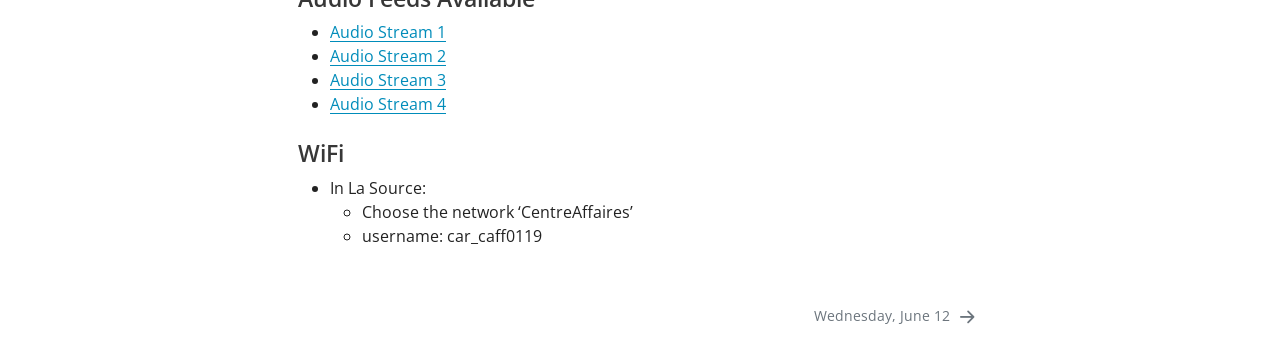
==== commit 1ba135ac: "add some session materials" ====
--- a/docs/index.html
+++ b/docs/index.html
@@ -241,7 +241,7 @@
     <div>
     <div class="quarto-title-meta-heading">Published</div>
     <div class="quarto-title-meta-contents">
-      <p class="date">Jun 19, 2024 @ 11:52 am PDT (UTC-07:00)</p>
+      <p class="date">Jun 19, 2024 @ 4:59 pm PDT (UTC-07:00)</p>
     </div>
   </div>
   
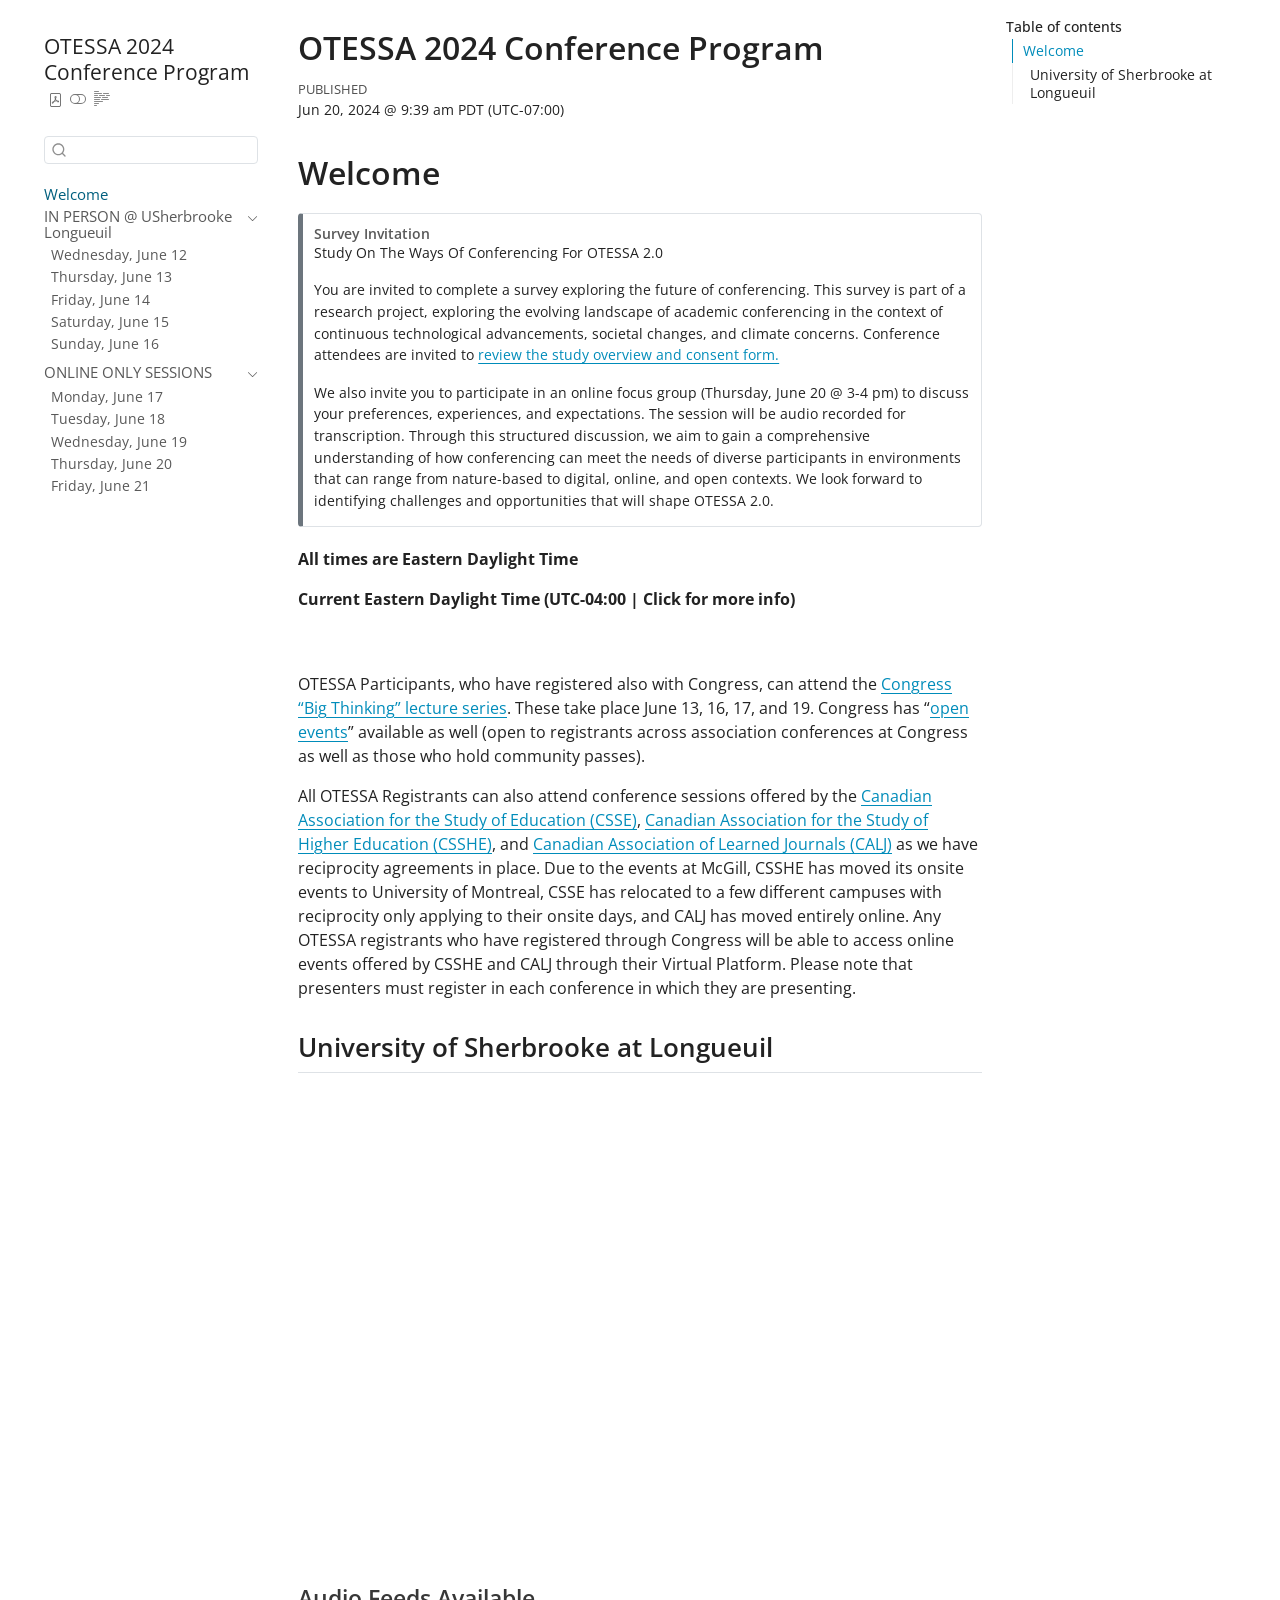
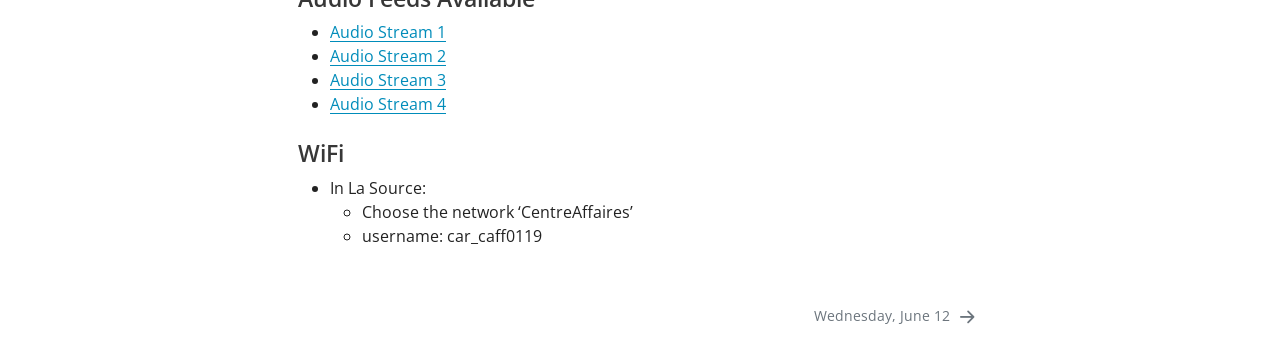
==== commit 4163c90c: "hide blomgren and Seitzinger" ====
--- a/docs/index.html
+++ b/docs/index.html
@@ -241,7 +241,7 @@
     <div>
     <div class="quarto-title-meta-heading">Published</div>
     <div class="quarto-title-meta-contents">
-      <p class="date">Jun 19, 2024 @ 4:59 pm PDT (UTC-07:00)</p>
+      <p class="date">Jun 20, 2024 @ 9:39 am PDT (UTC-07:00)</p>
     </div>
   </div>
   
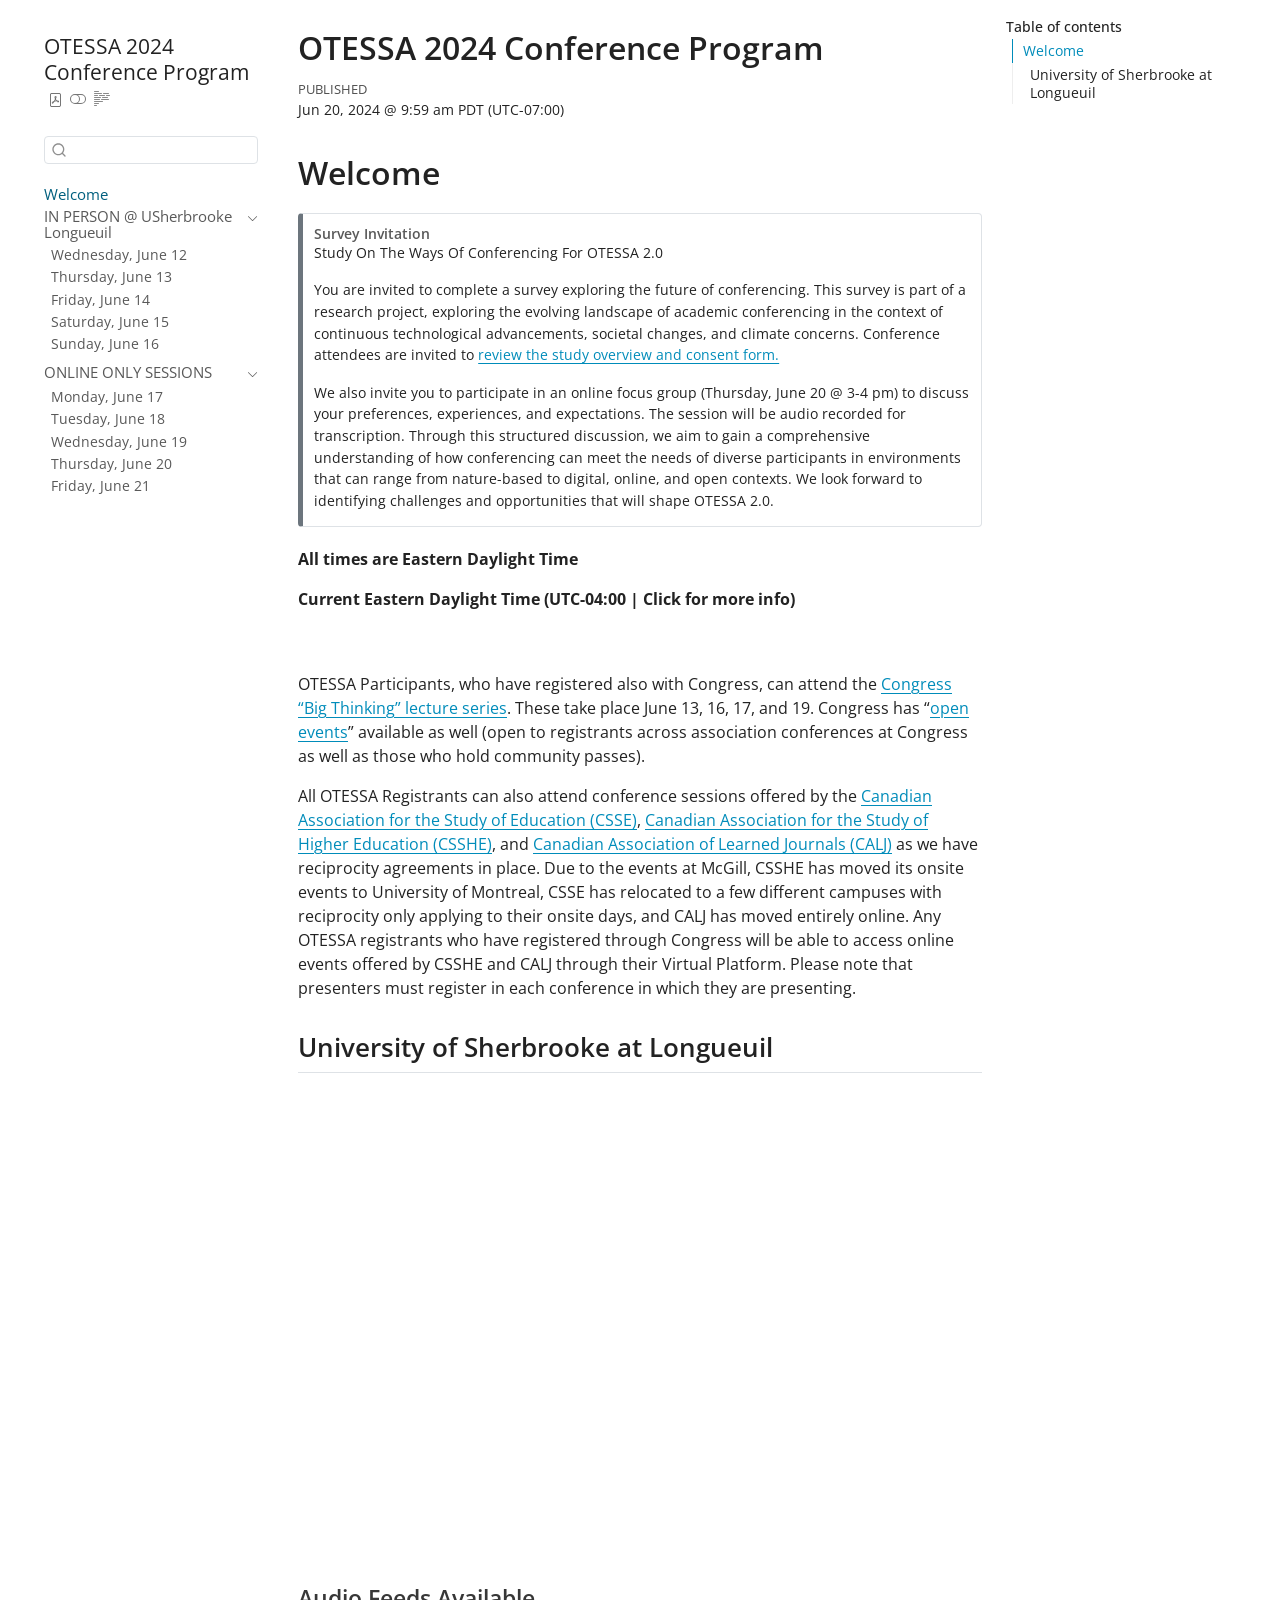
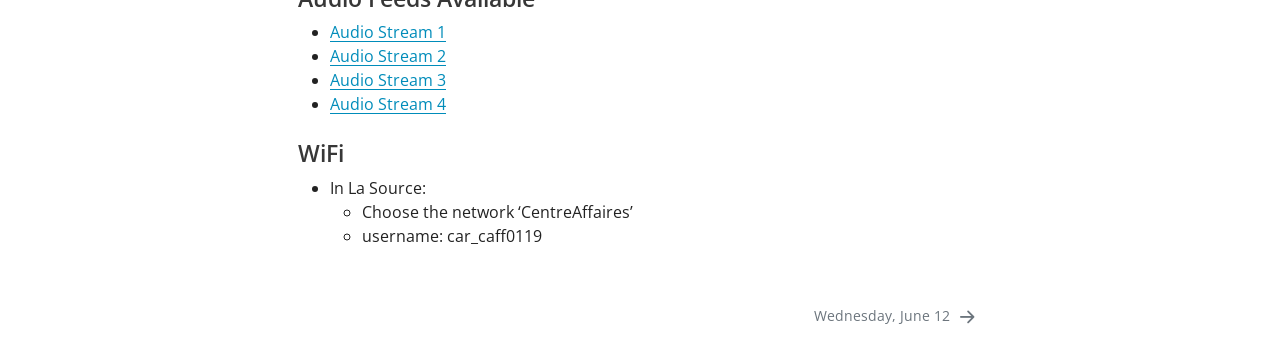
==== commit 75c3cd2b: "add VI" ====
--- a/docs/index.html
+++ b/docs/index.html
@@ -241,7 +241,7 @@
     <div>
     <div class="quarto-title-meta-heading">Published</div>
     <div class="quarto-title-meta-contents">
-      <p class="date">Jun 20, 2024 @ 9:39 am PDT (UTC-07:00)</p>
+      <p class="date">Jun 20, 2024 @ 9:59 am PDT (UTC-07:00)</p>
     </div>
   </div>
   
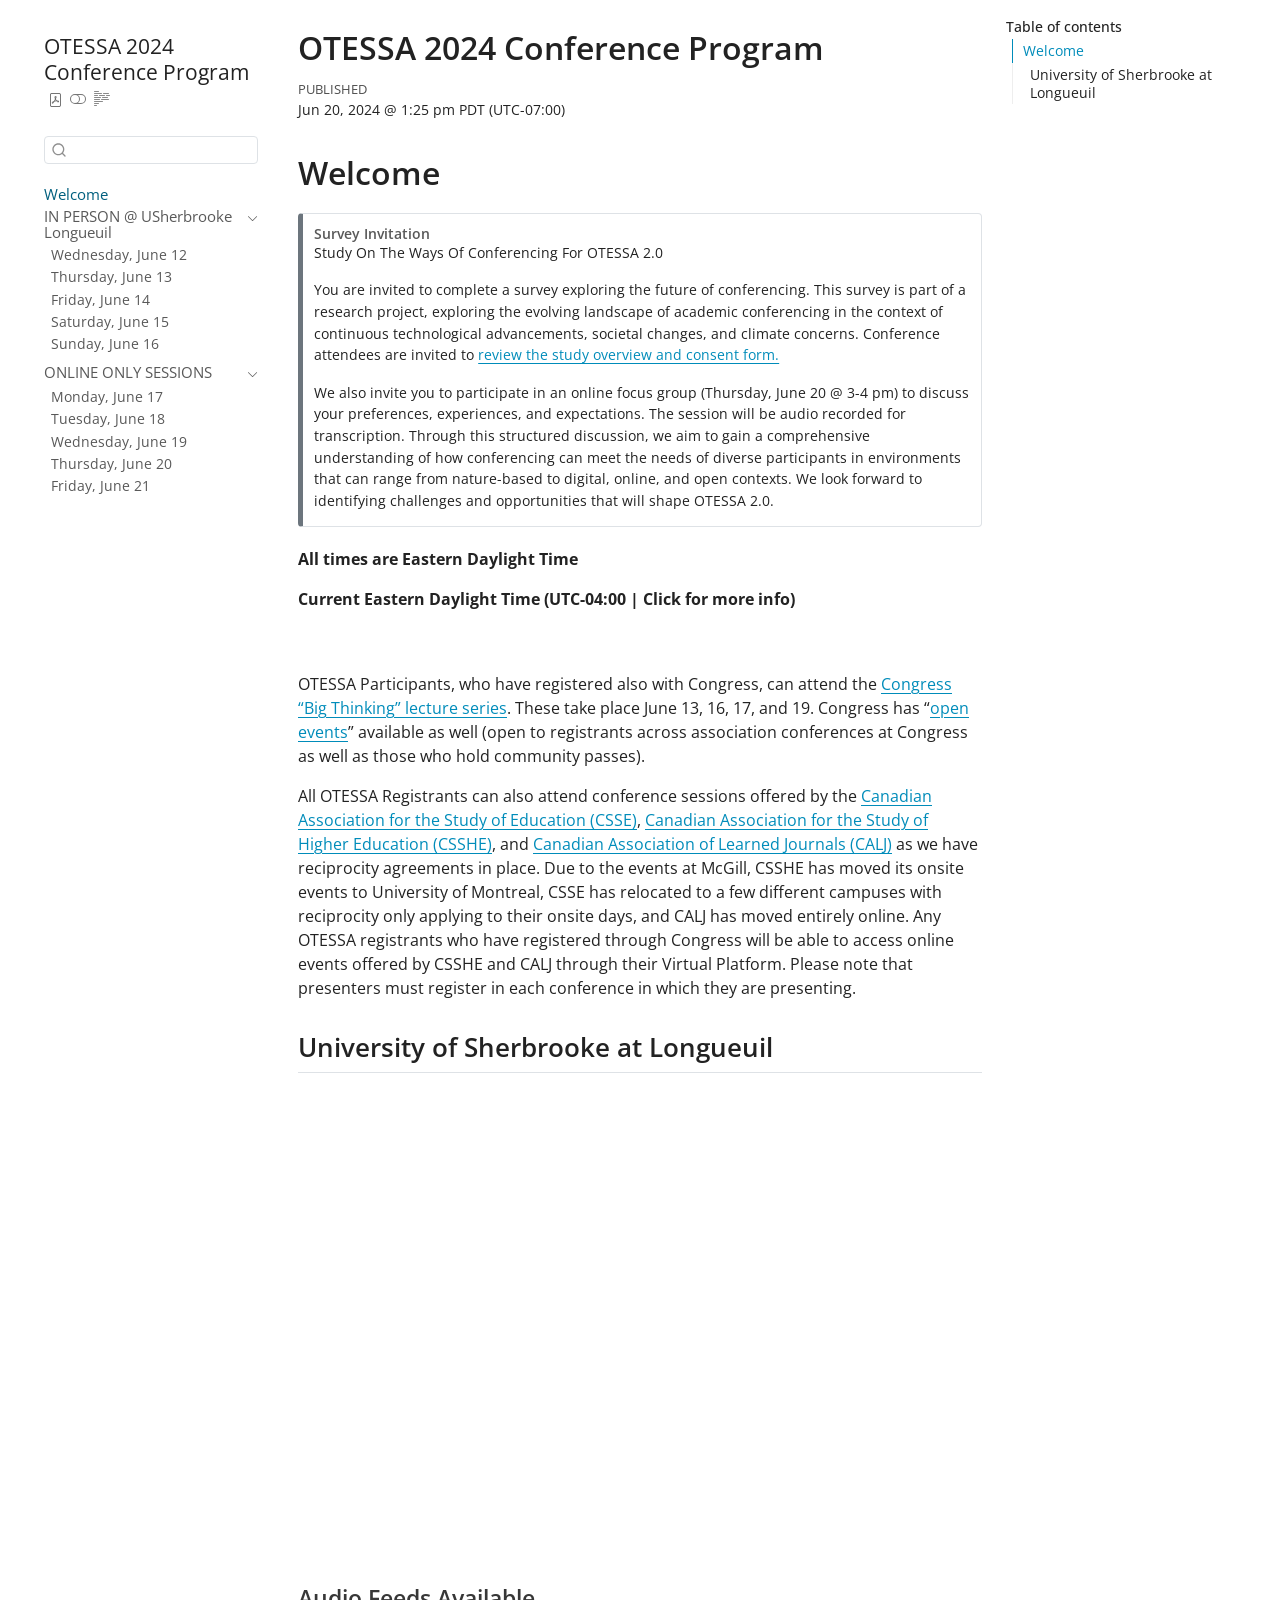
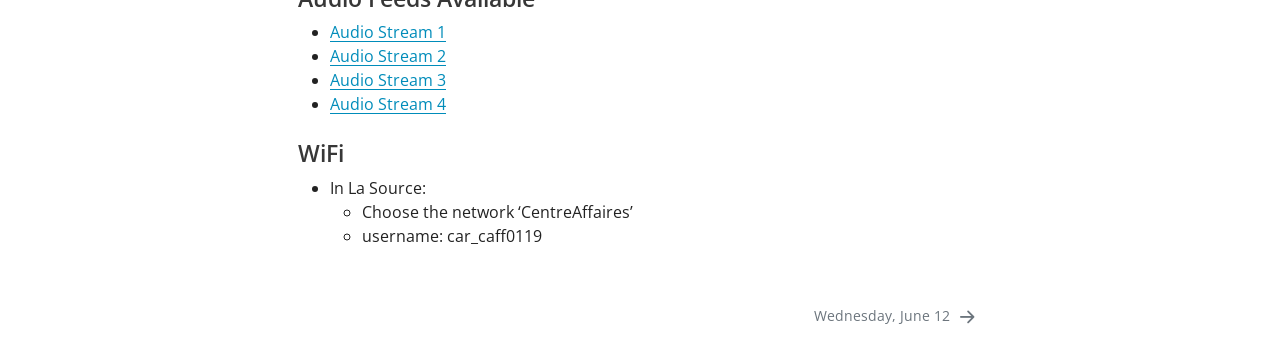
==== commit 5dc9c636: "del chance" ====
--- a/docs/index.html
+++ b/docs/index.html
@@ -241,7 +241,7 @@
     <div>
     <div class="quarto-title-meta-heading">Published</div>
     <div class="quarto-title-meta-contents">
-      <p class="date">Jun 20, 2024 @ 9:59 am PDT (UTC-07:00)</p>
+      <p class="date">Jun 20, 2024 @ 1:25 pm PDT (UTC-07:00)</p>
     </div>
   </div>
   
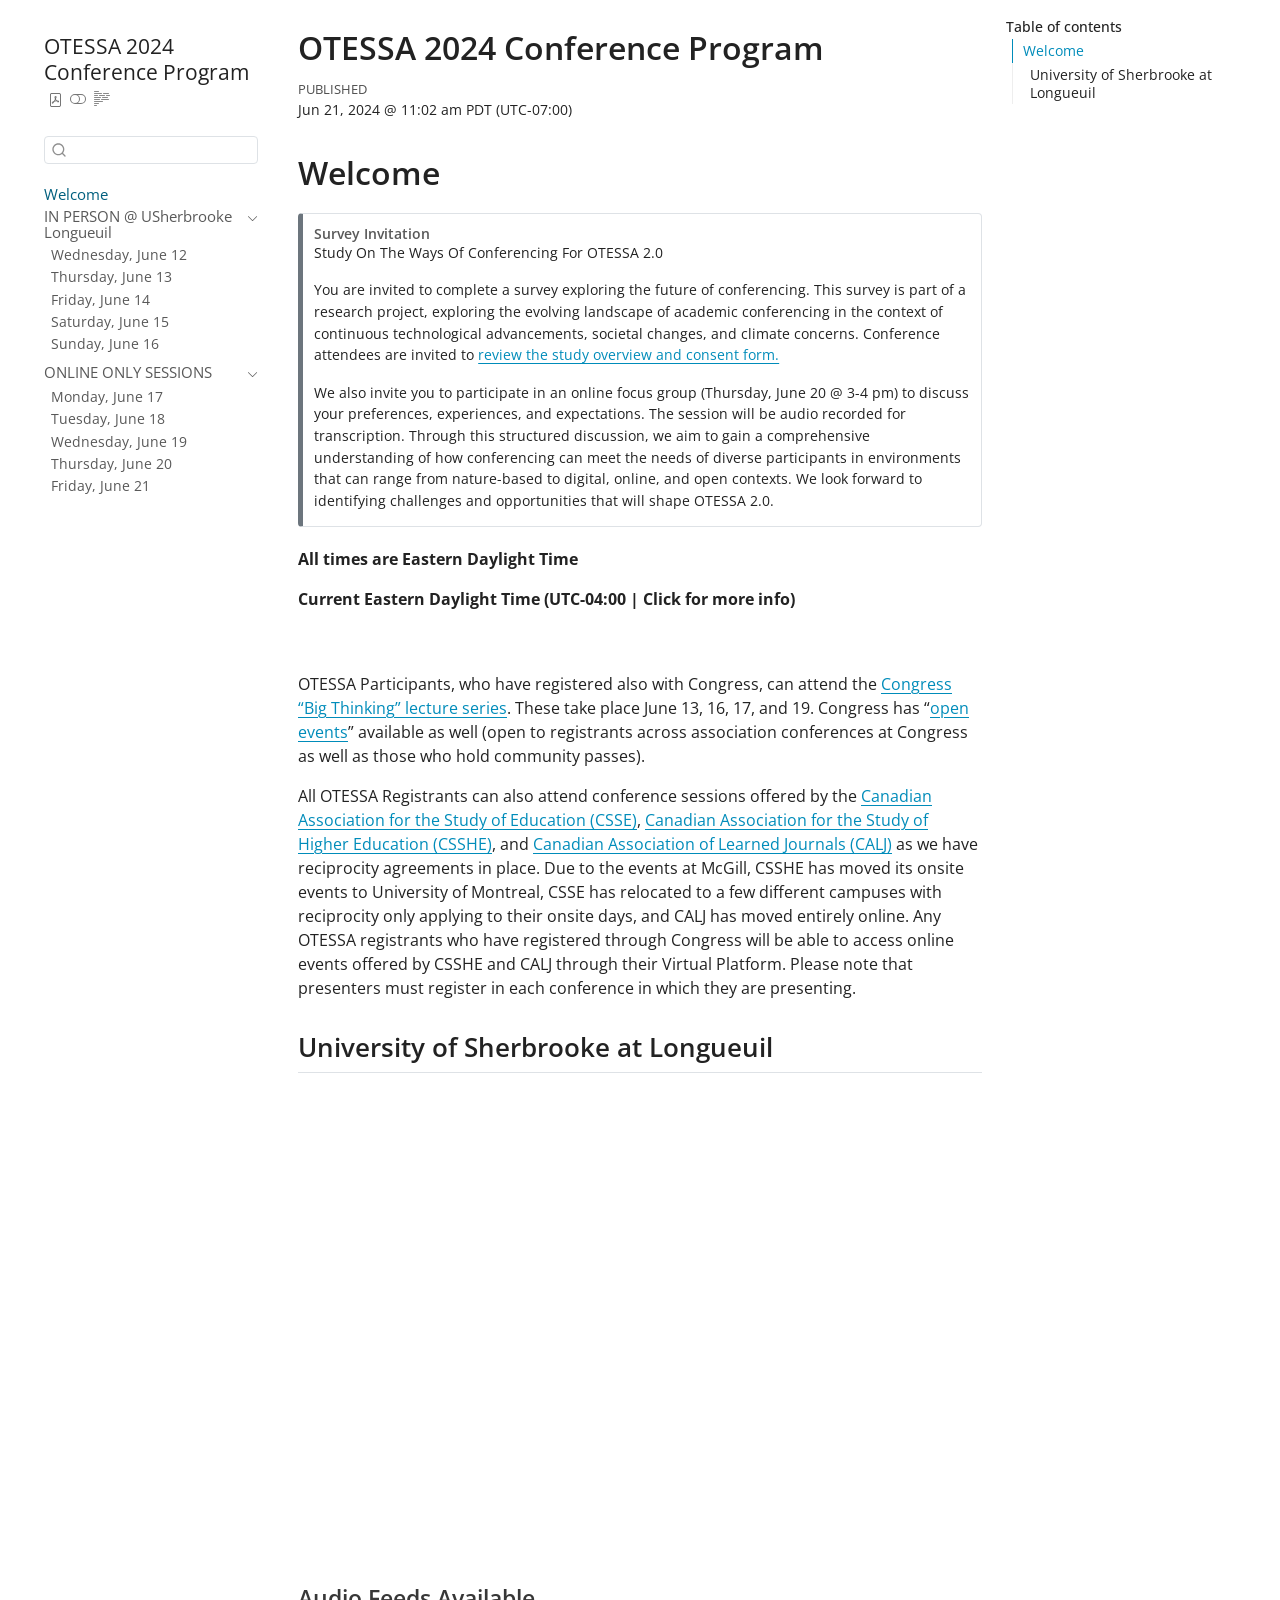
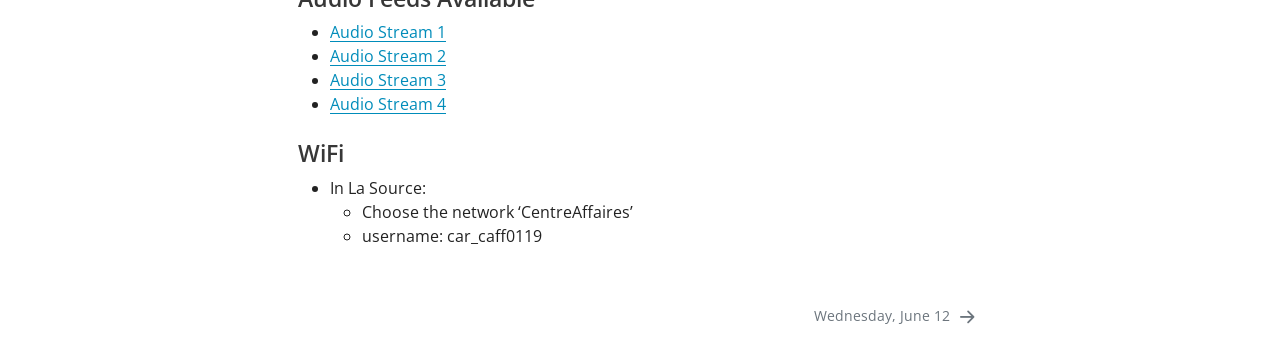
==== commit d91e2b5a: "pres links" ====
--- a/docs/index.html
+++ b/docs/index.html
@@ -241,7 +241,7 @@
     <div>
     <div class="quarto-title-meta-heading">Published</div>
     <div class="quarto-title-meta-contents">
-      <p class="date">Jun 20, 2024 @ 1:25 pm PDT (UTC-07:00)</p>
+      <p class="date">Jun 21, 2024 @ 11:02 am PDT (UTC-07:00)</p>
     </div>
   </div>
   
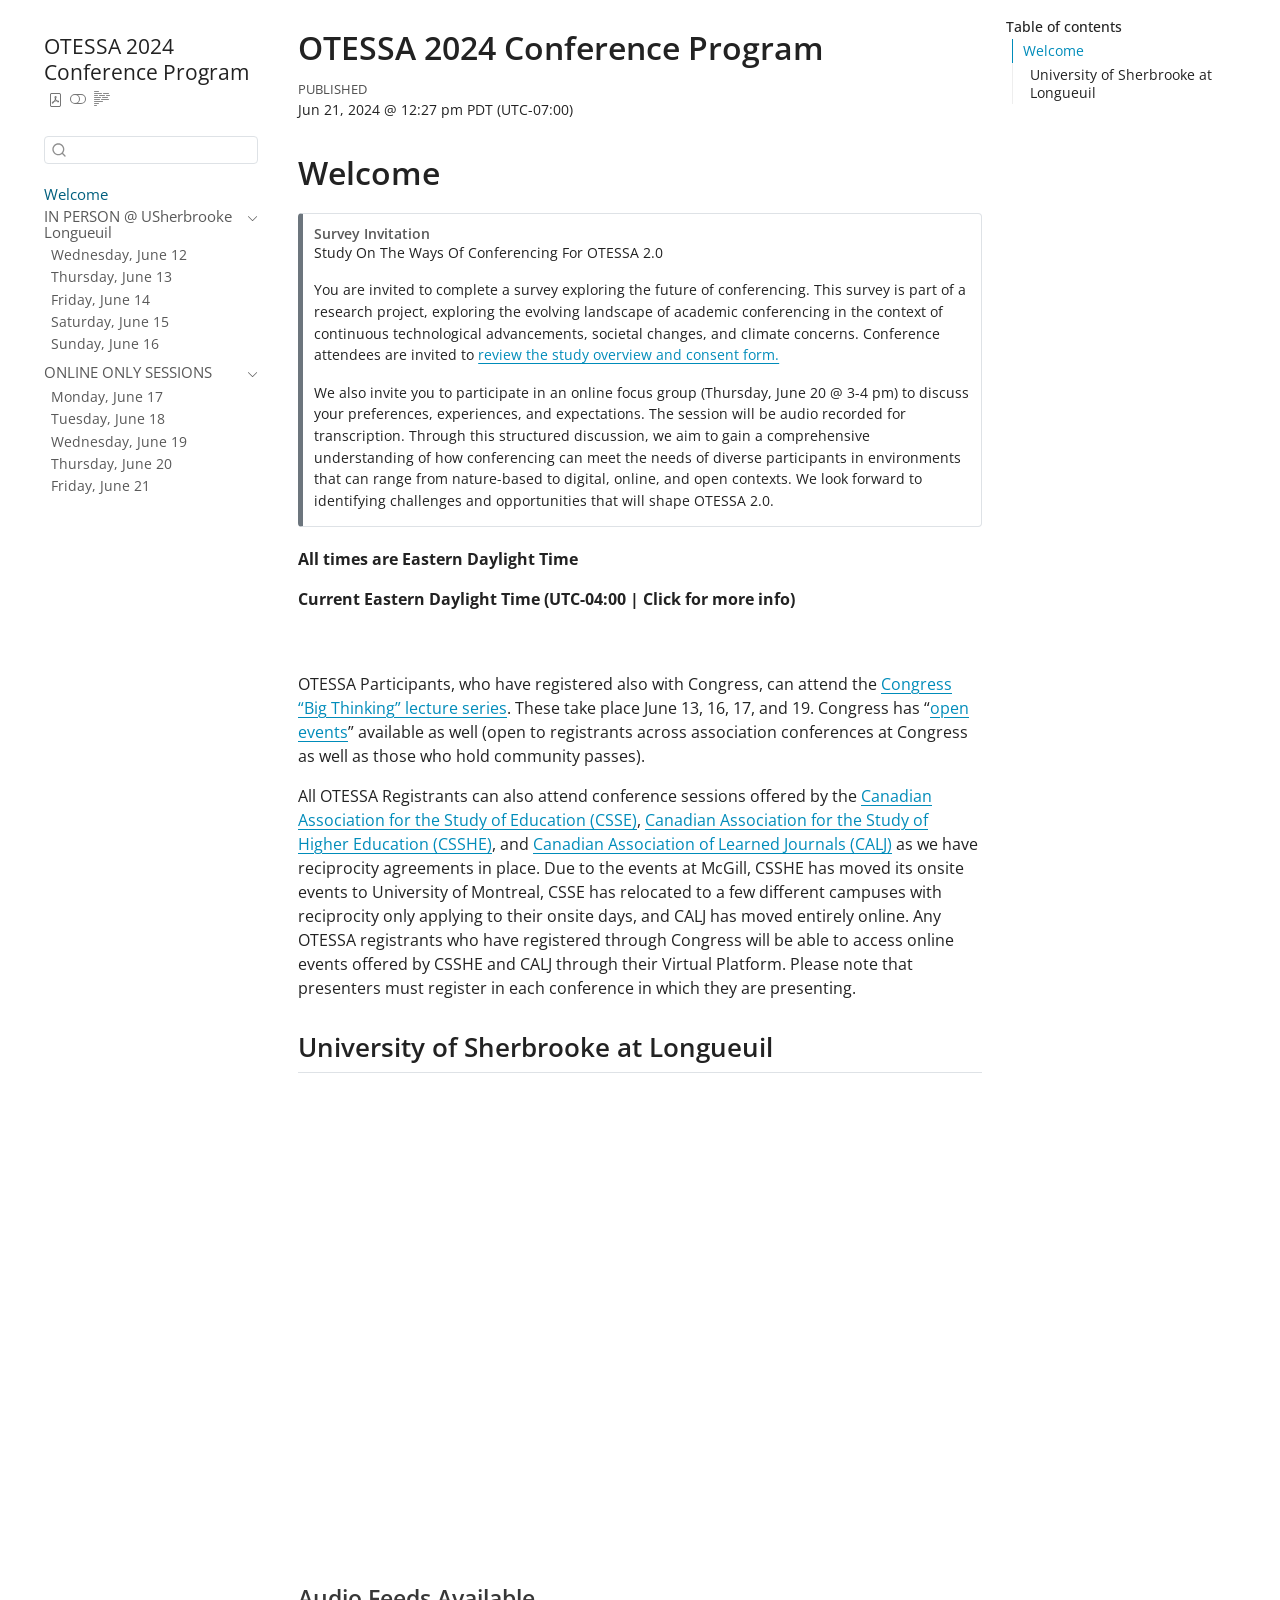
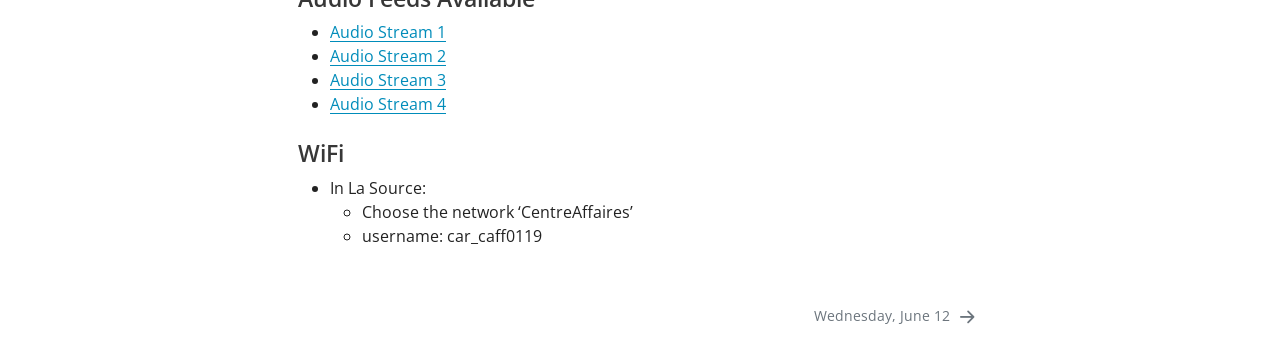
==== commit e5a55912: "remove zooms except for closing pods" ====
--- a/docs/index.html
+++ b/docs/index.html
@@ -241,7 +241,7 @@
     <div>
     <div class="quarto-title-meta-heading">Published</div>
     <div class="quarto-title-meta-contents">
-      <p class="date">Jun 21, 2024 @ 11:02 am PDT (UTC-07:00)</p>
+      <p class="date">Jun 21, 2024 @ 12:27 pm PDT (UTC-07:00)</p>
     </div>
   </div>
   
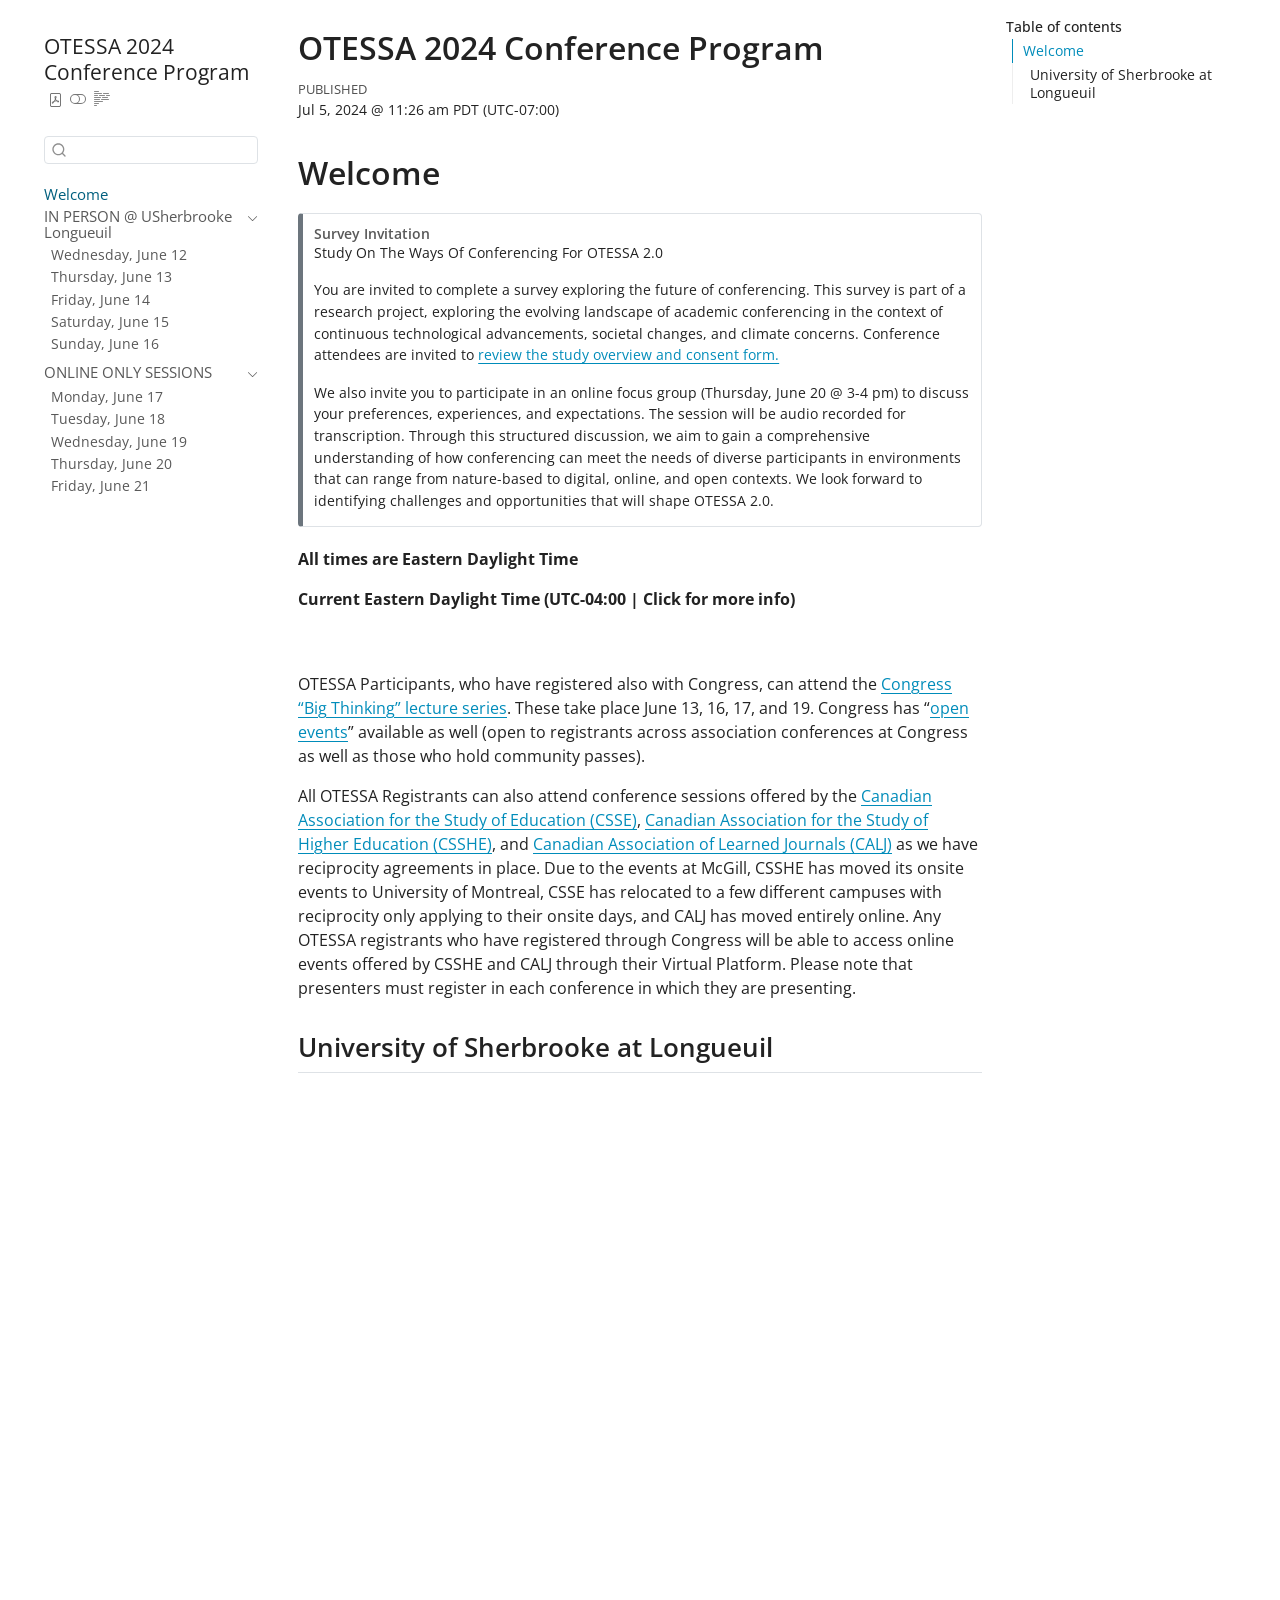
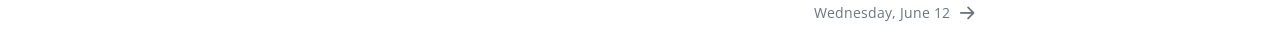
==== commit b0a96257: "hide wifi info" ====
--- a/docs/index.html
+++ b/docs/index.html
@@ -216,11 +216,7 @@
   <ul>
   <li><a href="#welcome" id="toc-welcome" class="nav-link active" data-scroll-target="#welcome">Welcome</a>
   <ul>
-  <li><a href="#university-of-sherbrooke-at-longueuil" id="toc-university-of-sherbrooke-at-longueuil" class="nav-link" data-scroll-target="#university-of-sherbrooke-at-longueuil">University of Sherbrooke at Longueuil</a>
-  <ul class="collapse">
-  <li><a href="#audio-feeds-available" id="toc-audio-feeds-available" class="nav-link" data-scroll-target="#audio-feeds-available">Audio Feeds Available</a></li>
-  <li><a href="#wifi" id="toc-wifi" class="nav-link" data-scroll-target="#wifi">WiFi</a></li>
-  </ul></li>
+  <li><a href="#university-of-sherbrooke-at-longueuil" id="toc-university-of-sherbrooke-at-longueuil" class="nav-link" data-scroll-target="#university-of-sherbrooke-at-longueuil">University of Sherbrooke at Longueuil</a></li>
   </ul></li>
   </ul>
 </nav>
@@ -241,7 +237,7 @@
     <div>
     <div class="quarto-title-meta-heading">Published</div>
     <div class="quarto-title-meta-contents">
-      <p class="date">Jun 21, 2024 @ 12:27 pm PDT (UTC-07:00)</p>
+      <p class="date">Jul 5, 2024 @ 11:26 am PDT (UTC-07:00)</p>
     </div>
   </div>
   
@@ -291,27 +287,24 @@
 <h2 class="anchored" data-anchor-id="university-of-sherbrooke-at-longueuil">University of Sherbrooke at Longueuil</h2>
 <iframe src="https://www.google.com/maps/embed?pb=!1m18!1m12!1m3!1d89464.62417155906!2d-73.6583459790891!3d45.51471838874047!2m3!1f0!2f0!3f0!3m2!1i1024!2i768!4f13.1!3m3!1m2!1s0x4cc91b136c172609%3A0xc576f9c61ec8d407!2sUniversit%C3%A9%20de%20Sherbrooke%20%E2%80%93%20Campus%20de%20Longueuil!5e0!3m2!1sen!2sca!4v1717734535598!5m2!1sen!2sca" width="600" height="450" style="border:0;" allowfullscreen="" loading="lazy" referrerpolicy="no-referrer-when-downgrade">
 </iframe>
-<section id="audio-feeds-available" class="level3">
-<h3 class="anchored" data-anchor-id="audio-feeds-available">Audio Feeds Available</h3>
-<ul>
-<li><a href="https://radio.uvic.ca/public/otessa">Audio Stream 1</a></li>
-<li><a href="https://radio.uvic.ca/public/otessa_2">Audio Stream 2</a></li>
-<li><a href="https://radio.uvic.ca/public/otessa_3">Audio Stream 3</a></li>
-<li><a href="https://radio.uvic.ca/public/otessa_4">Audio Stream 4</a></li>
-</ul>
-</section>
-<section id="wifi" class="level3">
-<h3 class="anchored" data-anchor-id="wifi">WiFi</h3>
-<ul>
-<li>In La Source:
-<ul>
-<li>Choose the network ‘CentreAffaires’</li>
-<li>username: car_caff0119</li>
-</ul></li>
-</ul>
-
-
-</section>
+<!--
+### Audio Feeds Available
+
+- [Audio Stream 1](https://radio.uvic.ca/public/otessa)
+- [Audio Stream 2](https://radio.uvic.ca/public/otessa_2)
+- [Audio Stream 3](https://radio.uvic.ca/public/otessa_3)
+- [Audio Stream 4](https://radio.uvic.ca/public/otessa_4)
+
+### WiFi
+
+- In La Source:
+  - Choose the network 'CentreAffaires'
+  - username: car_caff0119
+
+
+-->
+
+
 </section>
 </section>
 
